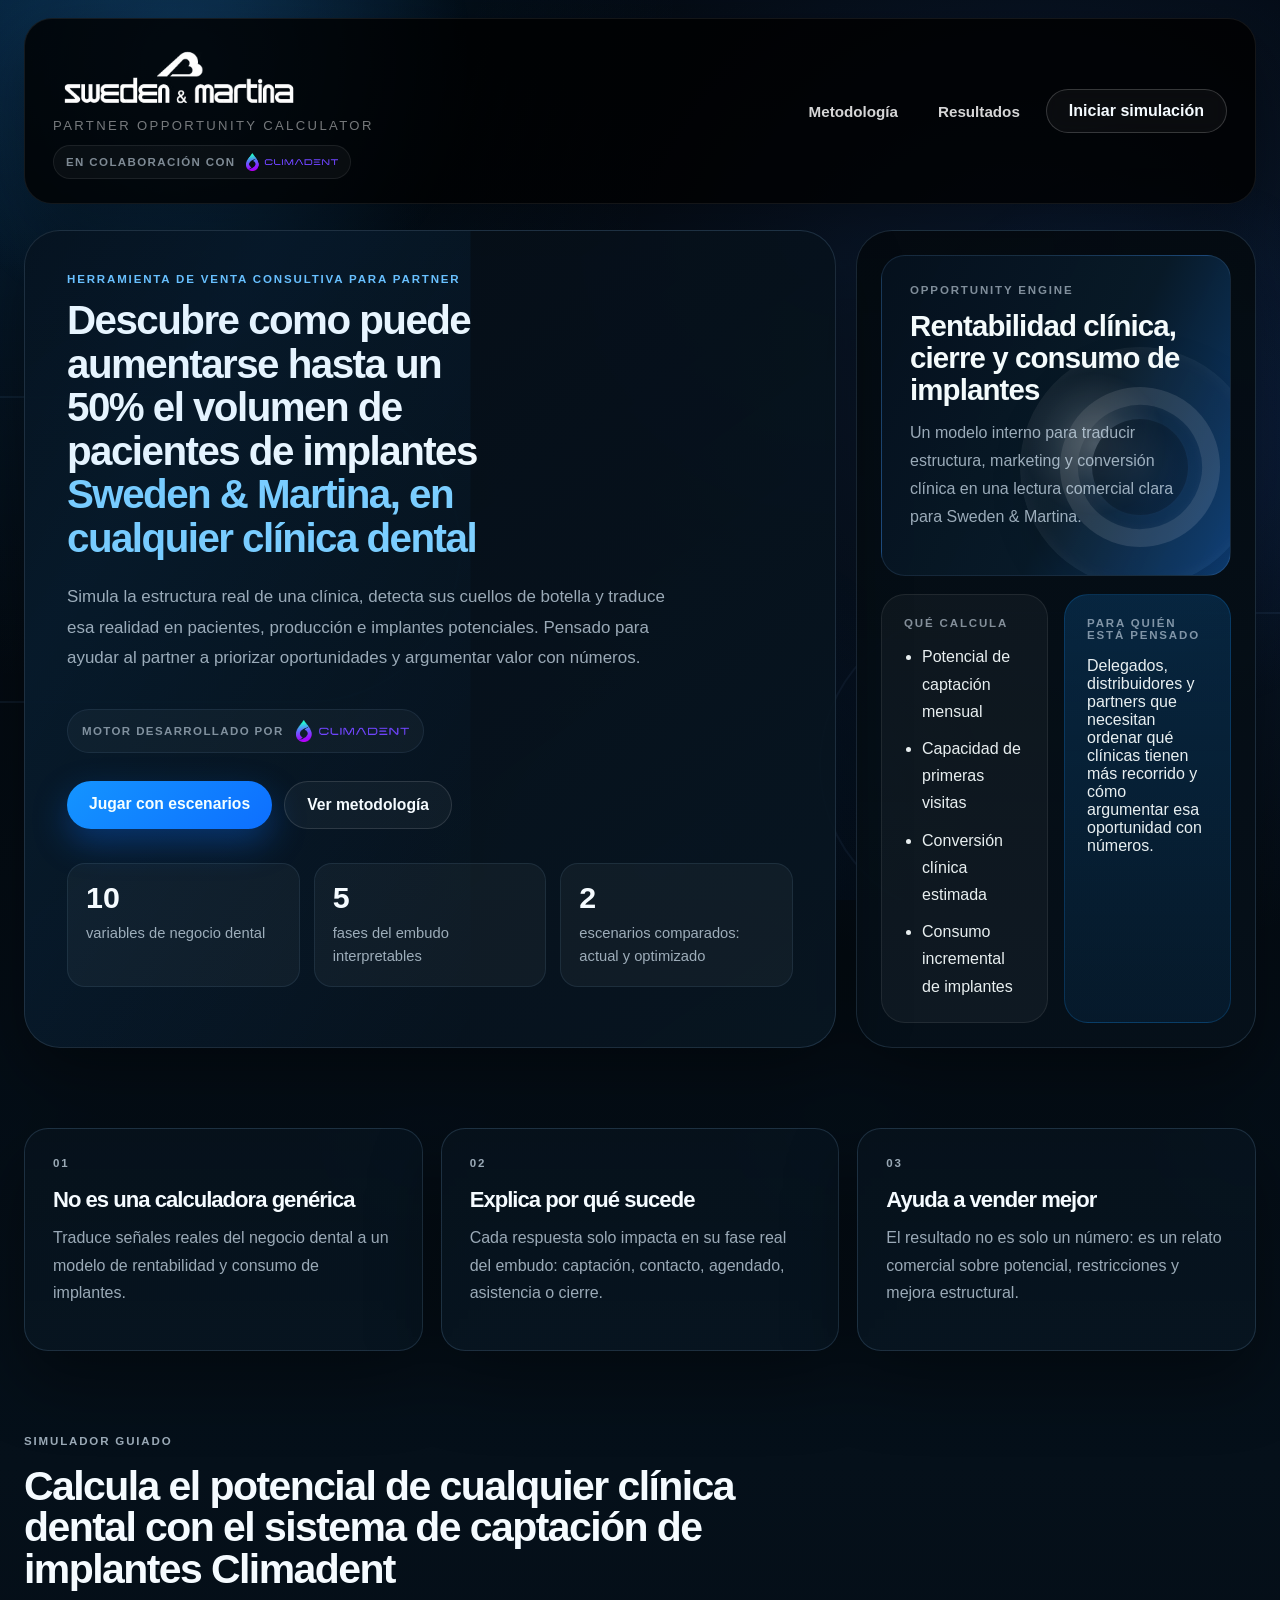
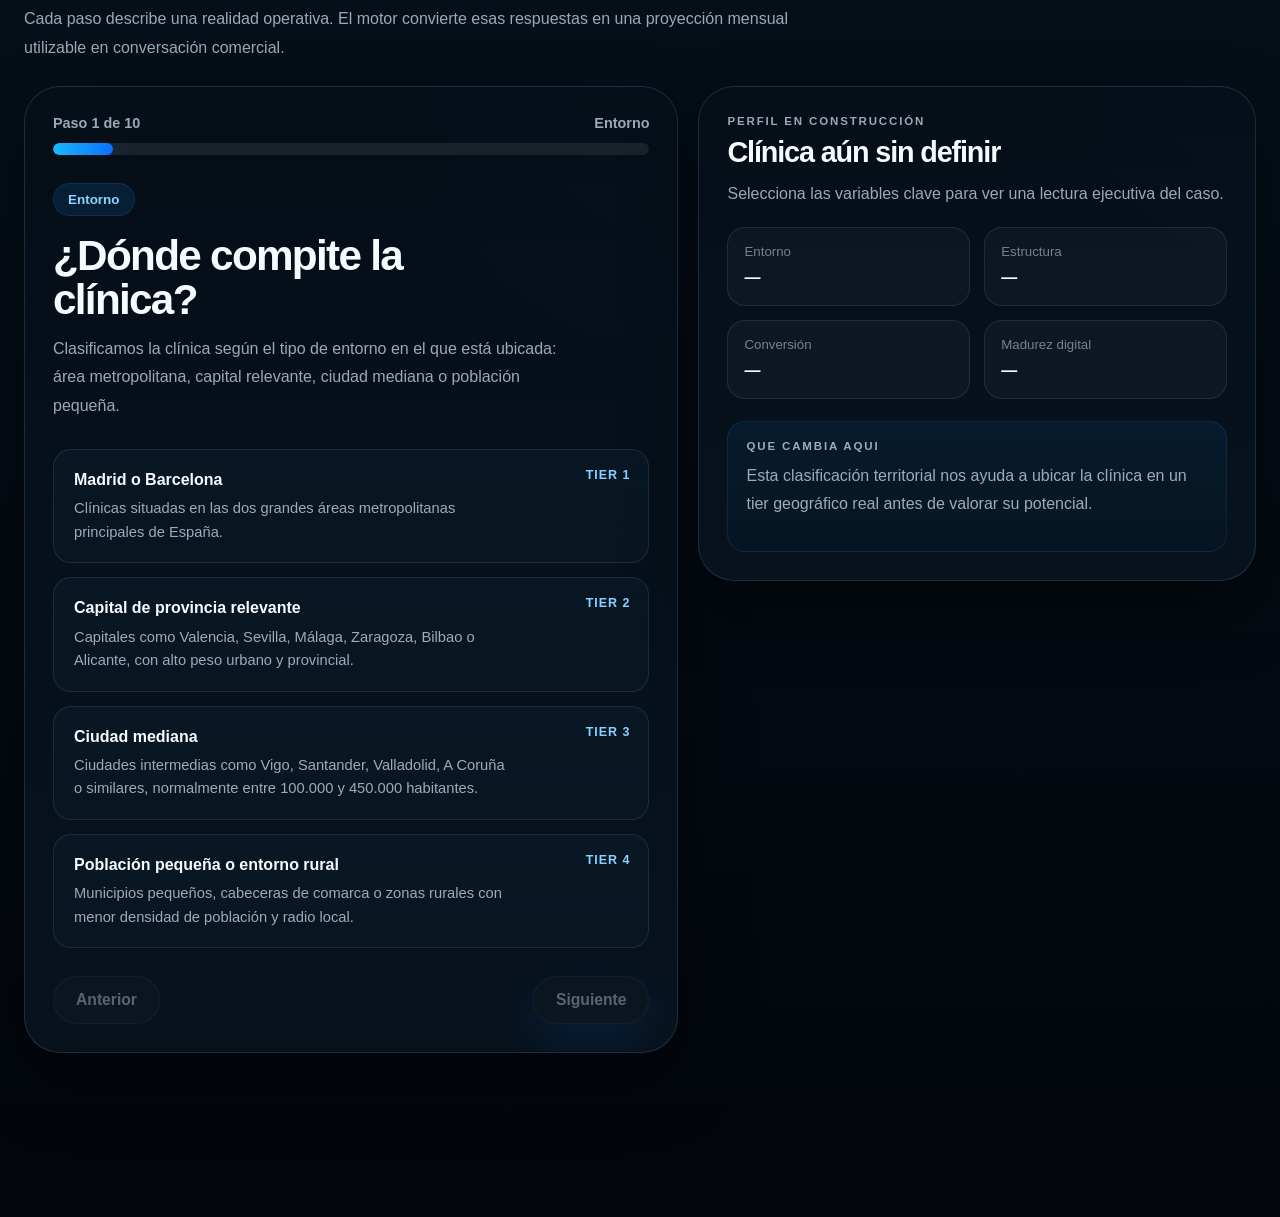
==== index.html @ 18781f9e "Initial landing calculator prototype" ====
<!DOCTYPE html>
<html lang="es">
  <head>
    <meta charset="UTF-8" />
    <meta name="viewport" content="width=device-width, initial-scale=1.0" />
    <title>Sweden & Martina | Calculadora de Potencial de Clínica</title>
    <meta
      name="description"
      content="Landing interactiva para estimar el potencial de rentabilidad, captación y consumo de implantes de clínicas dentales para partners de Sweden & Martina."
    />
    <link rel="stylesheet" href="./styles.css" />
  </head>
  <body>
    <div class="page-aura" aria-hidden="true">
      <div class="aura aura-one"></div>
      <div class="aura aura-two"></div>
      <div class="aura aura-three"></div>
      <div class="orbit orbit-left"></div>
      <div class="orbit orbit-right"></div>
    </div>
    <div class="page-shell">
      <header class="site-header">
        <div class="brand-lockup" aria-label="Sweden & Martina">
          <div>
            <img class="brand-logo" src="./Logo SyM.svg" alt="Sweden &amp; Martina" />
            <p class="brand-subtitle">Partner Opportunity Calculator</p>
            <div class="brand-collab" aria-label="Colaboración con Climadent">
              <span>En colaboración con</span>
              <img
                class="brand-collab-logo"
                src="./LOGO_color_horiz_transparent (1).png"
                alt="Climadent"
              />
            </div>
          </div>
        </div>
        <nav class="top-nav" aria-label="Principal">
          <a class="top-nav-link" href="#metodo">Metodología</a>
          <a class="top-nav-link" href="#results">Resultados</a>
          <a class="ghost-link" href="#simulador">Iniciar simulación</a>
        </nav>
      </header>

      <main>
        <section class="hero">
          <div class="hero-copy">
            <p class="eyebrow">Herramienta de venta consultiva para partner</p>
            <h1>
              Descubre como puede aumentarse hasta un 50% el volumen de pacientes de implantes
              <span>Sweden &amp; Martina, en cualquier clínica dental</span>
            </h1>
            <p class="hero-text">
              Simula la estructura real de una clínica, detecta sus cuellos de botella y traduce
              esa realidad en pacientes, producción e implantes potenciales. Pensado para ayudar al
              partner a priorizar oportunidades y argumentar valor con números.
            </p>
            <div class="hero-signature" aria-label="Motor desarrollado por Climadent">
              <span class="hero-signature-label">Motor desarrollado por</span>
              <img
                class="hero-signature-logo"
                src="./LOGO_color_horiz_transparent (1).png"
                alt="Climadent"
              />
            </div>
            <div class="hero-actions">
              <a class="primary-button" href="#simulador">Jugar con escenarios</a>
              <a class="secondary-button" href="#metodo">Ver metodología</a>
            </div>
            <div class="hero-metrics">
              <article>
                <strong>10</strong>
                <span>variables de negocio dental</span>
              </article>
              <article>
                <strong>5</strong>
                <span>fases del embudo interpretables</span>
              </article>
              <article>
                <strong>2</strong>
                <span>escenarios comparados: actual y optimizado</span>
              </article>
            </div>
          </div>

          <aside class="hero-panel">
            <div class="hero-panel-card hero-product-card">
              <div class="product-metal"></div>
              <div class="product-copy">
                <p class="mini-label">Opportunity Engine</p>
                <h2>Rentabilidad clínica, cierre y consumo de implantes</h2>
                <p>
                  Un modelo interno para traducir estructura, marketing y conversión clínica en una
                  lectura comercial clara para Sweden &amp; Martina.
                </p>
              </div>
            </div>
            <div class="hero-panel-grid">
              <div class="hero-panel-card glass-card">
                <p class="mini-label">Qué calcula</p>
                <ul class="panel-list">
                  <li>Potencial de captación mensual</li>
                  <li>Capacidad de primeras visitas</li>
                  <li>Conversión clínica estimada</li>
                  <li>Consumo incremental de implantes</li>
                </ul>
              </div>
              <div class="hero-panel-card accent-card">
                <p class="mini-label">Para quién está pensado</p>
                <p>
                  Delegados, distribuidores y partners que necesitan ordenar qué clínicas tienen
                  más recorrido y cómo argumentar esa oportunidad con números.
                </p>
              </div>
            </div>
          </aside>
        </section>

        <section class="pillars" id="metodo">
          <article class="pillar-card">
            <p class="mini-label">01</p>
            <h2>No es una calculadora genérica</h2>
            <p>
              Traduce señales reales del negocio dental a un modelo de rentabilidad y consumo de
              implantes.
            </p>
          </article>
          <article class="pillar-card">
            <p class="mini-label">02</p>
            <h2>Explica por qué sucede</h2>
            <p>
              Cada respuesta solo impacta en su fase real del embudo: captación, contacto,
              agendado, asistencia o cierre.
            </p>
          </article>
          <article class="pillar-card">
            <p class="mini-label">03</p>
            <h2>Ayuda a vender mejor</h2>
            <p>
              El resultado no es solo un número: es un relato comercial sobre potencial,
              restricciones y mejora estructural.
            </p>
          </article>
        </section>

        <section class="simulator-section" id="simulador">
          <div class="section-heading">
            <p class="eyebrow">Simulador guiado</p>
            <h2>Calcula el potencial de cualquier clínica dental con el sistema de captación de implantes Climadent</h2>
            <p>
              Cada paso describe una realidad operativa. El motor convierte esas respuestas en una
              proyección mensual utilizable en conversación comercial.
            </p>
          </div>

          <div class="simulator-layout">
            <div class="simulator-card">
              <div class="progress-shell">
                <div class="progress-copy">
                  <span id="stepLabel">Paso 1 de 10</span>
                  <span id="stepCategory">Entorno</span>
                </div>
                <div class="progress-track" aria-hidden="true">
                  <div class="progress-bar" id="progressBar"></div>
                </div>
              </div>

              <div class="question-stage">
                <div id="questionContainer"></div>
              </div>

              <div class="simulator-actions">
                <button class="nav-button" id="prevButton" type="button">Anterior</button>
                <button class="primary-button nav-button" id="nextButton" type="button">
                  Siguiente
                </button>
              </div>
            </div>

            <aside class="profile-card">
              <div class="profile-top">
                <p class="mini-label">Perfil en construcción</p>
                <h3 id="profileHeadline">Clínica aún sin definir</h3>
                <p id="profileSummary">
                  Selecciona las variables clave para ver una lectura ejecutiva del caso.
                </p>
              </div>

              <div class="summary-grid" id="currentSummary">
                <article>
                  <span>Entorno</span>
                  <strong>—</strong>
                </article>
                <article>
                  <span>Estructura</span>
                  <strong>—</strong>
                </article>
                <article>
                  <span>Conversión</span>
                  <strong>—</strong>
                </article>
                <article>
                  <span>Madurez digital</span>
                  <strong>—</strong>
                </article>
              </div>

              <div class="impact-note" id="impactNote">
                <p class="mini-label">Qué cambia aquí</p>
                <p>
                  La ubicación de la clínica condiciona el coste de captar atención y la presión
                  competitiva del mercado.
                </p>
              </div>
            </aside>
          </div>
        </section>

        <section class="results-section hidden" id="results">
          <div class="section-heading">
            <p class="eyebrow">Resultado estratégico</p>
            <h2>Lectura mensual del potencial de la clínica</h2>
            <p>
              Un escenario base estimado frente a un escenario optimizado si la clínica profesionaliza
              captación y conversión con apoyo estructurado.
            </p>
          </div>

          <div class="results-hero">
            <div class="kpi-stack" id="kpiCards"></div>
            <div class="insight-card">
              <p class="mini-label">Lectura comercial</p>
              <h3 id="primaryInsightTitle"></h3>
              <p id="primaryInsightBody"></p>
              <div class="insight-list" id="insightList"></div>
            </div>
          </div>

          <div class="results-grid">
            <article class="result-panel">
              <div class="panel-header">
                <div>
                  <p class="mini-label">Embudo estimado</p>
                  <h3>Conversión por fases</h3>
                </div>
                <span class="panel-chip">Mensual</span>
              </div>
              <div class="funnel-chart" id="funnelChart"></div>
            </article>

            <article class="result-panel">
              <div class="panel-header">
                <div>
                  <p class="mini-label">Comparativa</p>
                  <h3>Actual vs optimizado</h3>
                </div>
                <span class="panel-chip">Potencial incremental</span>
              </div>
              <div class="comparison-chart" id="comparisonChart"></div>
            </article>
          </div>

          <article class="result-panel impact-panel">
            <div class="panel-header">
              <div>
                <p class="mini-label">Mapa de impacto</p>
                <h3>Qué está moviendo este resultado</h3>
              </div>
              <span class="panel-chip">Por fases</span>
            </div>
            <div class="impact-matrix" id="impactMatrix"></div>
          </article>

          <article class="result-panel table-panel">
            <div class="panel-header">
              <div>
                <p class="mini-label">Detalle de KPIs</p>
                <h3>Tabla ejecutiva</h3>
              </div>
              <button class="ghost-button" id="resetButton" type="button">Reiniciar simulación</button>
            </div>
            <div class="table-wrap">
              <table>
                <thead>
                  <tr>
                    <th>KPI</th>
                    <th>Escenario actual</th>
                    <th>Escenario optimizado</th>
                    <th>Lectura</th>
                  </tr>
                </thead>
                <tbody id="resultsTable"></tbody>
              </table>
            </div>
          </article>

          <article class="result-panel closing-panel">
            <div class="closing-copy">
              <p class="mini-label">Próximo paso</p>
              <h3>Usa este escenario como argumento de conversación, no como dato aislado</h3>
              <p>
                El valor de la herramienta está en detectar qué clínicas tienen más recorrido y qué
                palancas justifican una intervención estructurada para hacer crecer su consumo de
                implantes.
              </p>
            </div>
            <div class="closing-actions">
              <a class="primary-button" href="#simulador">Explorar otro escenario</a>
              <a class="secondary-button" href="#metodo">Revisar metodología</a>
            </div>
          </article>
        </section>
      </main>
    </div>

    <script src="./app.js"></script>
  </body>
</html>
---- styles.css ----
:root {
  --bg: #02060b;
  --bg-soft: #07111a;
  --bg-panel: rgba(7, 17, 26, 0.88);
  --bg-panel-strong: rgba(10, 24, 38, 0.96);
  --bg-card: rgba(9, 22, 34, 0.82);
  --surface: rgba(12, 27, 42, 0.84);
  --surface-soft: rgba(16, 36, 56, 0.8);
  --surface-bright: rgba(255, 255, 255, 0.06);
  --text: #f5fbff;
  --muted: rgba(212, 228, 242, 0.72);
  --muted-soft: rgba(212, 228, 242, 0.52);
  --line: rgba(120, 167, 205, 0.2);
  --line-strong: rgba(39, 154, 255, 0.42);
  --blue: #1494ff;
  --blue-strong: #0d6fff;
  --blue-soft: rgba(20, 148, 255, 0.14);
  --cyan: #18b9ff;
  --gold: #d7c16a;
  --shadow: 0 28px 70px rgba(0, 0, 0, 0.42);
  --radius-xl: 36px;
  --radius-lg: 24px;
  --radius-md: 18px;
  --radius-sm: 14px;
}

* {
  box-sizing: border-box;
}

html {
  scroll-behavior: smooth;
}

body {
  margin: 0;
  font-family: "Segoe UI Variable Text", "Segoe UI", "Aptos", sans-serif;
  color: var(--text);
  background:
    radial-gradient(circle at top left, rgba(26, 150, 255, 0.18), transparent 22%),
    radial-gradient(circle at 80% 12%, rgba(53, 119, 221, 0.2), transparent 24%),
    linear-gradient(180deg, #02060b 0%, #05101a 52%, #02060b 100%);
}

body::before {
  content: "";
  position: fixed;
  inset: 0;
  pointer-events: none;
  background:
    linear-gradient(rgba(255, 255, 255, 0.03) 1px, transparent 1px),
    linear-gradient(90deg, rgba(255, 255, 255, 0.03) 1px, transparent 1px);
  background-size: 60px 60px;
  opacity: 0.18;
  mask-image: linear-gradient(180deg, rgba(0, 0, 0, 0.55), transparent 85%);
}

.page-aura {
  position: fixed;
  inset: 0;
  pointer-events: none;
  overflow: hidden;
}

.aura,
.orbit {
  position: absolute;
  border-radius: 999px;
}

.aura-one {
  width: 46vw;
  height: 46vw;
  top: -18vw;
  left: -8vw;
  background: radial-gradient(circle, rgba(43, 160, 255, 0.22), transparent 68%);
}

.aura-two {
  width: 44vw;
  height: 44vw;
  top: 18vh;
  right: -12vw;
  background: radial-gradient(circle, rgba(29, 80, 181, 0.18), transparent 70%);
}

.aura-three {
  width: 54vw;
  height: 54vw;
  bottom: -24vw;
  left: 24vw;
  background: radial-gradient(circle, rgba(19, 111, 255, 0.1), transparent 72%);
}

.orbit {
  width: 54vw;
  height: 24vw;
  border: 2px solid rgba(111, 163, 220, 0.18);
  filter: blur(0.2px);
  opacity: 0.54;
}

.orbit-left {
  top: 44vh;
  left: -18vw;
}

.orbit-right {
  top: 68vh;
  right: -18vw;
}

.page-shell {
  width: min(1280px, calc(100% - 48px));
  margin: 0 auto;
  padding: 18px 0 84px;
  position: relative;
  z-index: 1;
}

.site-header,
.hero,
.pillars,
.simulator-section,
.results-section {
  position: relative;
  z-index: 1;
}

.site-header {
  display: flex;
  align-items: center;
  justify-content: space-between;
  gap: 20px;
  padding: 24px 28px;
  margin-bottom: 26px;
  border-radius: 28px;
  background: rgba(0, 0, 0, 0.82);
  border: 1px solid rgba(255, 255, 255, 0.08);
  box-shadow: var(--shadow);
}

.brand-lockup {
  display: flex;
  align-items: center;
  gap: 16px;
}

.brand-logo {
  width: clamp(180px, 20vw, 300px);
  height: auto;
  display: block;
}

.brand-subtitle,
.ghost-link,
.hero-text,
.section-heading p,
.pillar-card p,
.mini-label,
.impact-note p,
.insight-card p,
.question-helper,
.option-description,
.table-wrap,
th,
td,
.profile-top p:last-child,
.panel-list,
.chart-labels span,
.kpi-card span,
.product-copy p:last-child {
  color: var(--muted);
}

.brand-subtitle {
  margin: 6px 0 0;
  font-size: 0.82rem;
  letter-spacing: 0.18em;
  text-transform: uppercase;
  color: rgba(255, 255, 255, 0.46);
}

.brand-collab {
  margin-top: 12px;
  display: inline-flex;
  align-items: center;
  gap: 10px;
  padding: 7px 12px;
  border-radius: 999px;
  background: rgba(255, 255, 255, 0.03);
  border: 1px solid rgba(255, 255, 255, 0.08);
}

.brand-collab span,
.hero-signature-label {
  font-size: 0.72rem;
  letter-spacing: 0.12em;
  text-transform: uppercase;
  color: rgba(212, 228, 242, 0.58);
  font-weight: 700;
}

.brand-collab-logo {
  height: 18px;
  width: auto;
  display: block;
}

.top-nav {
  display: flex;
  align-items: center;
  gap: 12px;
}

.top-nav-link {
  color: rgba(255, 255, 255, 0.84);
  text-decoration: none;
  font-weight: 600;
  font-size: 0.95rem;
  padding: 10px 14px;
  border-radius: 999px;
  transition: color 180ms ease, background 180ms ease;
}

.top-nav-link:hover {
  color: #ffffff;
  background: rgba(255, 255, 255, 0.06);
}

.ghost-link,
.ghost-button {
  border: 1px solid rgba(255, 255, 255, 0.18);
  color: var(--text);
  background: rgba(255, 255, 255, 0.04);
  text-decoration: none;
  border-radius: 999px;
  padding: 12px 22px;
  font-weight: 700;
  backdrop-filter: blur(10px);
  transition: transform 180ms ease, border-color 180ms ease, background 180ms ease, box-shadow 180ms ease;
}

.ghost-link:hover,
.ghost-button:hover,
.nav-button:hover,
.option-card:hover {
  transform: translateY(-1px);
  border-color: rgba(255, 255, 255, 0.28);
}

.hero {
  display: grid;
  grid-template-columns: minmax(0, 1.34fr) minmax(280px, 0.66fr);
  gap: 20px;
  align-items: stretch;
  margin-bottom: 80px;
}

.hero-copy,
.hero-panel,
.pillar-card,
.simulator-card,
.profile-card,
.result-panel,
.insight-card,
.kpi-card {
  border: 1px solid var(--line);
  box-shadow: var(--shadow);
}

.hero-copy {
  padding: 42px;
  border-radius: var(--radius-xl);
  background:
    linear-gradient(145deg, rgba(5, 13, 21, 0.98), rgba(8, 22, 34, 0.92)),
    radial-gradient(circle at top right, rgba(32, 142, 255, 0.16), transparent 32%);
  position: relative;
  overflow: hidden;
}

.hero-copy::after {
  content: "";
  position: absolute;
  inset: 0;
  background:
    linear-gradient(120deg, transparent 0%, rgba(19, 148, 255, 0.08) 48%, transparent 100%);
  transform: translateX(-45%);
}

.hero-panel {
  border-radius: var(--radius-xl);
  background:
    linear-gradient(180deg, rgba(4, 10, 16, 0.96), rgba(6, 17, 26, 0.94)),
    radial-gradient(circle at top right, rgba(18, 149, 255, 0.16), transparent 32%);
  color: #f4fbfc;
  padding: 24px;
  display: grid;
  gap: 18px;
}

.hero-panel-card {
  border-radius: var(--radius-lg);
  position: relative;
}

.hero-product-card {
  min-height: 290px;
  padding: 28px;
  overflow: hidden;
  border: 1px solid rgba(93, 141, 184, 0.18);
  background:
    linear-gradient(115deg, rgba(5, 17, 30, 0.96), rgba(9, 28, 43, 0.88) 58%, rgba(20, 89, 168, 0.66) 100%);
}

.hero-panel-grid {
  display: grid;
  grid-template-columns: repeat(2, minmax(0, 1fr));
  gap: 16px;
}

.product-metal {
  position: absolute;
  right: -30px;
  bottom: -12px;
  width: 240px;
  height: 240px;
  border-radius: 999px;
  opacity: 0.44;
  background:
    radial-gradient(circle at 35% 35%, rgba(255, 255, 255, 0.58), rgba(180, 191, 203, 0.28) 18%, rgba(17, 25, 35, 0.08) 32%, rgba(1, 6, 12, 0) 33%),
    radial-gradient(circle at 50% 50%, rgba(240, 245, 249, 0.2), rgba(120, 136, 149, 0.04) 28%, rgba(0, 0, 0, 0) 30%),
    linear-gradient(135deg, rgba(255, 255, 255, 0.1), rgba(100, 118, 137, 0.02));
  box-shadow:
    inset 0 0 18px rgba(255, 255, 255, 0.1),
    0 20px 42px rgba(0, 0, 0, 0.28);
  transform: rotate(-18deg);
}

.product-metal::before,
.product-metal::after {
  content: "";
  position: absolute;
  border-radius: 999px;
}

.product-metal::before {
  inset: 40px;
  border: 18px solid rgba(255, 255, 255, 0.26);
  box-shadow: inset 0 0 10px rgba(255, 255, 255, 0.08);
}

.product-metal::after {
  inset: 72px;
  background: radial-gradient(circle, rgba(4, 10, 16, 0.58), rgba(6, 16, 26, 0.72));
  box-shadow: inset 0 0 10px rgba(255, 255, 255, 0.04);
}

.product-copy {
  position: relative;
  z-index: 1;
  max-width: 310px;
}

.product-copy h2 {
  margin: 14px 0 0;
  font-size: clamp(1.55rem, 2.3vw, 2.2rem);
  line-height: 1.08;
  letter-spacing: -0.03em;
  font-family: "Segoe UI Variable Display", "Segoe UI Variable Text", "Segoe UI", "Aptos", sans-serif;
  font-weight: 680;
}

.product-copy p:last-child {
  margin-top: 14px;
  line-height: 1.75;
}

.glass-card,
.accent-card {
  padding: 22px;
}

.glass-card {
  background: rgba(255, 255, 255, 0.04);
  border: 1px solid rgba(255, 255, 255, 0.08);
}

.accent-card {
  background: linear-gradient(180deg, rgba(18, 149, 255, 0.18), rgba(18, 149, 255, 0.08));
  border: 1px solid rgba(20, 148, 255, 0.2);
}

.hero-panel .mini-label,
.insight-card .mini-label,
.closing-panel .mini-label,
.ghost-button,
th {
  color: rgba(224, 239, 251, 0.56);
}

.hero-panel p,
.hero-panel li,
.insight-card p,
.closing-panel p,
.closing-panel h3 {
  color: rgba(244, 251, 252, 0.95);
}

.eyebrow,
.mini-label {
  margin: 0;
  text-transform: uppercase;
  letter-spacing: 0.16em;
  font-size: 0.72rem;
  font-weight: 800;
}

.eyebrow {
  color: #6ec3ff;
  margin-bottom: 14px;
}

.hero h1,
.section-heading h2,
.pillar-card h2,
.result-panel h3,
.insight-card h3,
.question-title,
.closing-copy h3 {
  margin: 0;
  line-height: 1.02;
  font-family: "Segoe UI Variable Display", "Segoe UI Variable Text", "Segoe UI", "Aptos", sans-serif;
  font-weight: 700;
  letter-spacing: -0.045em;
}

.hero h1 {
  max-width: 18.5ch;
  font-size: clamp(1.72rem, 3.15vw, 3rem);
  letter-spacing: -0.038em;
  font-weight: 620;
  line-height: 1.08;
}

.hero h1 span,
.section-heading h2 span {
  display: inline;
  color: #7fd0ff;
}

.hero-text {
  max-width: 66ch;
  font-size: 1.06rem;
  line-height: 1.8;
  margin-top: 22px;
  position: relative;
  z-index: 1;
}

.hero-signature {
  margin-top: 18px;
  display: inline-flex;
  align-items: center;
  gap: 12px;
  padding: 10px 14px;
  border-radius: 999px;
  background: rgba(255, 255, 255, 0.035);
  border: 1px solid rgba(118, 158, 194, 0.12);
  position: relative;
  z-index: 1;
}

.hero-signature-logo {
  height: 22px;
  width: auto;
  display: block;
  filter: saturate(1.03) brightness(1.03);
}

.hero-actions {
  display: flex;
  flex-wrap: wrap;
  gap: 12px;
  margin-top: 28px;
  position: relative;
  z-index: 1;
}

.primary-button,
.secondary-button,
.nav-button {
  appearance: none;
  border: none;
  cursor: pointer;
  text-decoration: none;
  border-radius: 999px;
  padding: 14px 22px;
  font-weight: 800;
  font-size: 0.98rem;
  transition: transform 180ms ease, box-shadow 180ms ease, opacity 180ms ease, border-color 180ms ease;
}

.primary-button {
  background: linear-gradient(135deg, var(--blue), var(--blue-strong));
  color: #f5ffff;
  box-shadow: 0 14px 34px rgba(13, 111, 255, 0.34);
}

.secondary-button,
.nav-button {
  background: rgba(255, 255, 255, 0.04);
  color: var(--text);
  border: 1px solid rgba(255, 255, 255, 0.12);
}

.hero-metrics {
  margin-top: 34px;
  display: grid;
  grid-template-columns: repeat(3, minmax(0, 1fr));
  gap: 14px;
  position: relative;
  z-index: 1;
}

.hero-metrics article {
  padding: 18px;
  border-radius: var(--radius-md);
  background: rgba(255, 255, 255, 0.04);
  border: 1px solid rgba(123, 168, 205, 0.12);
}

.hero-metrics strong {
  display: block;
  font-size: 1.9rem;
  line-height: 1;
}

.hero-metrics span {
  display: block;
  font-size: 0.92rem;
  margin-top: 10px;
  color: var(--muted);
  line-height: 1.55;
}

.panel-list {
  margin: 14px 0 0;
  padding-left: 18px;
  display: grid;
  gap: 10px;
  line-height: 1.7;
}

.pillars {
  display: grid;
  grid-template-columns: repeat(3, minmax(0, 1fr));
  gap: 18px;
  margin-bottom: 80px;
}

.pillar-card {
  padding: 28px;
  border-radius: var(--radius-lg);
  background:
    linear-gradient(180deg, rgba(7, 18, 28, 0.88), rgba(8, 22, 34, 0.78)),
    radial-gradient(circle at top right, rgba(18, 149, 255, 0.08), transparent 28%);
}

.pillar-card h2 {
  margin-top: 18px;
  font-size: 1.38rem;
  line-height: 1.16;
}

.pillar-card p:last-child {
  margin-top: 12px;
  line-height: 1.7;
}

.section-heading {
  max-width: 820px;
  margin-bottom: 24px;
}

.section-heading h2 {
  font-size: clamp(1.95rem, 3.2vw, 3.2rem);
  letter-spacing: -0.038em;
}

.section-heading p {
  margin-top: 14px;
  line-height: 1.8;
}

.simulator-section {
  margin-bottom: 80px;
}

.simulator-layout {
  display: grid;
  grid-template-columns: minmax(0, 1.08fr) minmax(320px, 0.92fr);
  gap: 20px;
  align-items: start;
}

.simulator-card,
.profile-card,
.result-panel,
.insight-card,
.kpi-card {
  border-radius: var(--radius-xl);
  background:
    linear-gradient(180deg, rgba(6, 15, 24, 0.94), rgba(8, 20, 31, 0.92)),
    radial-gradient(circle at top right, rgba(18, 149, 255, 0.08), transparent 36%);
  backdrop-filter: blur(14px);
}

.simulator-card {
  padding: 28px;
}

.progress-shell {
  display: grid;
  gap: 12px;
}

.progress-copy {
  display: flex;
  justify-content: space-between;
  gap: 16px;
  font-size: 0.9rem;
  font-weight: 700;
  color: var(--muted);
}

.progress-track {
  height: 12px;
  width: 100%;
  background: rgba(255, 255, 255, 0.08);
  border-radius: 999px;
  overflow: hidden;
}

.progress-bar {
  height: 100%;
  width: 10%;
  border-radius: inherit;
  background: linear-gradient(90deg, var(--cyan), var(--blue-strong));
  box-shadow: 0 0 26px rgba(20, 148, 255, 0.36);
  transition: width 260ms ease;
}

.question-stage {
  min-height: 430px;
  padding: 28px 0 10px;
}

.loading-state {
  min-height: 392px;
  display: grid;
  align-content: center;
  justify-items: center;
  text-align: center;
  padding: 12px 18px 8px;
}

.loading-core {
  position: relative;
  width: 156px;
  height: 156px;
  margin-bottom: 22px;
  display: grid;
  place-items: center;
}

.loading-core::before,
.loading-core::after {
  content: "";
  position: absolute;
  border-radius: 999px;
}

.loading-core::before {
  inset: 24px;
  background:
    radial-gradient(circle, rgba(127, 208, 255, 0.24), rgba(20, 148, 255, 0.08) 48%, rgba(20, 148, 255, 0) 74%);
  filter: blur(3px);
}

.loading-core::after {
  inset: 52px;
  background: radial-gradient(circle, rgba(245, 251, 255, 0.92), rgba(127, 208, 255, 0.55) 42%, rgba(20, 148, 255, 0.08) 72%, rgba(20, 148, 255, 0) 100%);
  box-shadow: 0 0 38px rgba(20, 148, 255, 0.24);
}

.loading-ring {
  position: absolute;
  inset: 0;
  border-radius: 999px;
  border: 1px solid rgba(117, 202, 255, 0.2);
}

.loading-ring-one {
  animation: loadingPulse 2.1s ease-out infinite;
}

.loading-ring-two {
  inset: 20px;
  border-color: rgba(117, 202, 255, 0.28);
  animation: loadingPulse 2.1s ease-out infinite 0.35s;
}

.loading-ring-three {
  inset: 40px;
  border-color: rgba(117, 202, 255, 0.36);
  animation: loadingPulse 2.1s ease-out infinite 0.7s;
}

.loading-title {
  margin: 0;
  max-width: 16ch;
  font-size: clamp(1.65rem, 2.6vw, 2.15rem);
  line-height: 1.06;
  letter-spacing: -0.04em;
  font-family: "Segoe UI Variable Display", "Segoe UI Variable Text", "Segoe UI", "Aptos", sans-serif;
  font-weight: 650;
}

.loading-helper {
  max-width: 48ch;
  margin: 14px 0 0;
  color: var(--muted);
  line-height: 1.75;
}

@keyframes loadingPulse {
  0% {
    opacity: 0.18;
    transform: scale(0.86);
  }

  45% {
    opacity: 0.7;
  }

  100% {
    opacity: 0;
    transform: scale(1.18);
  }
}

.question-category {
  display: inline-flex;
  align-items: center;
  gap: 10px;
  padding: 8px 14px;
  border-radius: 999px;
  background: rgba(18, 149, 255, 0.12);
  color: #8fd4ff;
  font-size: 0.84rem;
  font-weight: 800;
  border: 1px solid rgba(18, 149, 255, 0.16);
}

.question-title {
  font-size: clamp(1.85rem, 3.3vw, 2.75rem);
  letter-spacing: -0.04em;
  margin-top: 18px;
  max-width: 16ch;
}

.question-helper {
  margin-top: 14px;
  font-size: 1rem;
  line-height: 1.8;
  max-width: 60ch;
}

.options-grid {
  display: grid;
  gap: 14px;
  margin-top: 28px;
}

.option-card {
  width: 100%;
  padding: 18px 18px 18px 20px;
  border-radius: var(--radius-md);
  border: 1px solid rgba(117, 159, 194, 0.16);
  background: linear-gradient(180deg, rgba(10, 24, 37, 0.9), rgba(10, 23, 35, 0.82));
  text-align: left;
  cursor: pointer;
  display: flex;
  align-items: flex-start;
  justify-content: space-between;
  gap: 16px;
  transition:
    transform 180ms ease,
    border-color 180ms ease,
    background 180ms ease,
    box-shadow 180ms ease;
}

.option-card.selected {
  border-color: rgba(18, 149, 255, 0.52);
  background:
    linear-gradient(135deg, rgba(18, 149, 255, 0.2), rgba(8, 22, 34, 0.92) 58%),
    linear-gradient(180deg, rgba(10, 24, 37, 0.94), rgba(10, 23, 35, 0.86));
  box-shadow: 0 18px 35px rgba(12, 77, 155, 0.18);
}

.option-card strong {
  display: block;
  font-size: 1rem;
  line-height: 1.45;
  color: var(--text);
}

.option-description {
  display: block;
  font-size: 0.92rem;
  line-height: 1.6;
  margin-top: 6px;
  max-width: 54ch;
}

.option-score {
  flex: 0 0 auto;
  min-width: 82px;
  text-align: right;
  font-weight: 800;
  font-size: 0.78rem;
  letter-spacing: 0.08em;
  text-transform: uppercase;
  color: #89d1ff;
}

.simulator-actions {
  display: flex;
  justify-content: space-between;
  gap: 12px;
  margin-top: 18px;
}

.nav-button[disabled] {
  opacity: 0.35;
  cursor: not-allowed;
  transform: none;
}

.profile-card {
  padding: 28px;
  position: sticky;
  top: 20px;
}

.profile-top h3 {
  margin: 10px 0 0;
  font-size: 1.8rem;
  line-height: 1.08;
  letter-spacing: -0.04em;
}

.summary-grid {
  display: grid;
  grid-template-columns: repeat(2, minmax(0, 1fr));
  gap: 14px;
  margin-top: 24px;
}

.summary-grid article {
  padding: 16px;
  border-radius: var(--radius-md);
  border: 1px solid rgba(118, 158, 194, 0.16);
  background: rgba(255, 255, 255, 0.03);
}

.summary-grid span {
  display: block;
  font-size: 0.83rem;
  color: var(--muted-soft);
}

.summary-grid strong {
  display: block;
  margin-top: 8px;
  font-size: 1rem;
  line-height: 1.4;
  color: var(--text);
}

.impact-note {
  margin-top: 22px;
  padding: 18px;
  border-radius: var(--radius-md);
  background: linear-gradient(180deg, rgba(18, 149, 255, 0.08), rgba(18, 149, 255, 0.02));
  border: 1px solid rgba(18, 149, 255, 0.14);
}

.impact-note p:last-child {
  margin-top: 10px;
  line-height: 1.7;
}

.location-visual {
  margin-top: 18px;
}

.location-map-card {
  border-radius: var(--radius-md);
  padding: 18px;
  border: 1px solid rgba(18, 149, 255, 0.14);
  background:
    linear-gradient(180deg, rgba(8, 18, 29, 0.94), rgba(9, 23, 36, 0.88)),
    radial-gradient(circle at top right, rgba(18, 149, 255, 0.12), transparent 38%);
}

.location-map-copy strong {
  display: block;
  margin-top: 8px;
  font-size: 1.02rem;
  color: var(--text);
}

.location-map-copy span {
  display: block;
  margin-top: 8px;
  color: var(--muted);
  font-size: 0.9rem;
  line-height: 1.55;
}

.spain-map {
  width: 100%;
  height: auto;
  display: block;
  margin-top: 16px;
}

.spain-map-shape,
.spain-map-island {
  fill: rgba(255, 255, 255, 0.04);
  stroke: rgba(121, 177, 230, 0.36);
  stroke-width: 2;
}

.spain-map-fill {
  fill: rgba(255, 255, 255, 0.025);
}

.map-zone-glow {
  fill: rgba(20, 148, 255, 0.16);
  filter: blur(14px);
  animation: mapGlow 2.2s ease-in-out infinite;
  animation-delay: var(--delay);
}

.map-zone-core {
  fill: rgba(118, 214, 255, 0.34);
  filter: blur(3px);
  animation: mapCorePulse 2.2s ease-in-out infinite;
  animation-delay: var(--delay);
}

.map-zone-ring {
  fill: none;
  stroke: rgba(131, 221, 255, 0.8);
  stroke-width: 2.4;
  opacity: 0;
  animation: mapPulse 2s cubic-bezier(0.14, 0.72, 0.26, 1) infinite;
  animation-delay: var(--delay);
}

@keyframes mapPulse {
  0% {
    opacity: 0.95;
    transform-origin: center;
    transform: scale(1);
  }

  45% {
    opacity: 0.45;
  }

  100% {
    opacity: 0;
    transform-origin: center;
    transform: scale(5.1);
  }
}

@keyframes mapGlow {
  0%,
  100% {
    opacity: 0.22;
    transform: scale(1);
  }

  50% {
    opacity: 0.5;
    transform: scale(1.22);
  }
}

@keyframes mapCorePulse {
  0%,
  100% {
    opacity: 0.35;
    transform: scale(1);
    transform-origin: center;
  }

  50% {
    opacity: 0.8;
    transform: scale(1.12);
    transform-origin: center;
  }
}

@keyframes mapAreaPulse {
  0%,
  100% {
    opacity: 0.28;
  }

  50% {
    opacity: 0.72;
  }
}

@keyframes mapSweep {
  0% {
    transform: translateX(0);
    opacity: 0;
  }

  16% {
    opacity: 0.3;
  }

  50% {
    transform: translateX(250px);
    opacity: 0.7;
  }

  100% {
    transform: translateX(470px);
    opacity: 0;
  }
}

.location-map-card {
  overflow: hidden;
}

.spain-map {
  margin-top: 18px;
}

.spain-map-shape,
.spain-map-island {
  fill: rgba(255, 255, 255, 0.035);
  stroke: rgba(132, 184, 233, 0.44);
  stroke-width: 2.1;
}

.spain-map-fill {
  fill: rgba(255, 255, 255, 0.02);
}

.spain-map-grid {
  fill: none;
  stroke: rgba(133, 195, 248, 0.16);
  stroke-width: 1.15;
  stroke-linecap: round;
}

.spain-map-scan {
  fill: rgba(123, 212, 255, 0.12);
  filter: blur(12px);
  mix-blend-mode: screen;
  animation: mapSweep 4.6s ease-in-out infinite;
}

.map-zone-area {
  fill: rgba(20, 150, 255, 0.16);
  stroke: rgba(134, 224, 255, 0.3);
  stroke-width: 1;
  animation: mapAreaPulse 2.4s ease-in-out infinite;
  animation-delay: var(--delay);
}

.hidden {
  display: none;
}

.results-hero {
  display: grid;
  grid-template-columns: minmax(0, 1.05fr) minmax(340px, 0.95fr);
  gap: 20px;
}

.kpi-stack {
  display: grid;
  grid-template-columns: repeat(2, minmax(0, 1fr));
  gap: 18px;
}

.kpi-card {
  padding: 22px;
}

.kpi-card strong {
  display: block;
  font-size: 2rem;
  letter-spacing: -0.05em;
  margin-top: 12px;
}

.kpi-card span {
  display: block;
  margin-top: 8px;
  line-height: 1.7;
}

.results-grid {
  display: grid;
  grid-template-columns: repeat(2, minmax(0, 1fr));
  gap: 20px;
  margin-top: 20px;
}

.result-panel,
.insight-card {
  padding: 26px;
}

.panel-header {
  display: flex;
  align-items: center;
  justify-content: space-between;
  gap: 16px;
  margin-bottom: 22px;
}

.panel-header h3 {
  font-size: 1.56rem;
}

.panel-chip {
  flex: 0 0 auto;
  border-radius: 999px;
  background: rgba(18, 149, 255, 0.14);
  color: #92d6ff;
  padding: 10px 14px;
  font-size: 0.82rem;
  font-weight: 800;
}

.funnel-chart,
.comparison-chart {
  display: grid;
  gap: 14px;
}

.funnel-row,
.comparison-row {
  display: grid;
  gap: 8px;
}

.chart-labels {
  display: flex;
  justify-content: space-between;
  gap: 10px;
  font-size: 0.92rem;
}

.chart-labels strong {
  font-size: 0.92rem;
  color: var(--text);
}

.funnel-bar-shell,
.comparison-bar-shell {
  width: 100%;
  border-radius: 999px;
  overflow: hidden;
  background: rgba(255, 255, 255, 0.08);
}

.funnel-bar,
.comparison-bar-current,
.comparison-bar-optimized {
  height: 14px;
  border-radius: inherit;
}

.funnel-bar {
  background: linear-gradient(90deg, rgba(24, 185, 255, 0.5), rgba(13, 111, 255, 0.98));
}

.comparison-shell {
  display: grid;
  gap: 8px;
}

.comparison-bar-current {
  background: rgba(212, 228, 242, 0.24);
}

.comparison-bar-optimized {
  background: linear-gradient(90deg, var(--cyan), var(--blue-strong));
}

.insight-card {
  background:
    linear-gradient(180deg, rgba(4, 10, 16, 0.98), rgba(6, 17, 26, 0.9)),
    radial-gradient(circle at top right, rgba(18, 149, 255, 0.2), transparent 34%);
}

.insight-list {
  display: grid;
  gap: 10px;
  margin-top: 20px;
}

.insight-pill {
  padding: 14px 16px;
  border-radius: 16px;
  background: rgba(255, 255, 255, 0.05);
  border: 1px solid rgba(255, 255, 255, 0.08);
  line-height: 1.6;
}

.table-panel {
  margin-top: 20px;
}

.impact-panel {
  margin-top: 20px;
}

.impact-matrix {
  display: grid;
  grid-template-columns: repeat(5, minmax(0, 1fr));
  gap: 14px;
}

.impact-column {
  border-radius: var(--radius-md);
  border: 1px solid rgba(255, 255, 255, 0.08);
  background: rgba(255, 255, 255, 0.03);
  padding: 16px;
}

.impact-column h4 {
  margin: 0;
  font-size: 1rem;
  letter-spacing: -0.02em;
}

.impact-column p {
  margin: 8px 0 0;
  color: var(--muted-soft);
  font-size: 0.88rem;
  line-height: 1.55;
}

.impact-list {
  display: grid;
  gap: 10px;
  margin-top: 16px;
}

.impact-item {
  border-radius: 14px;
  padding: 12px 12px 11px;
  background: rgba(18, 149, 255, 0.08);
  border: 1px solid rgba(18, 149, 255, 0.12);
}

.impact-item strong {
  display: block;
  color: var(--text);
  font-size: 0.92rem;
  line-height: 1.35;
}

.impact-item span {
  display: block;
  margin-top: 5px;
  color: var(--muted);
  font-size: 0.84rem;
  line-height: 1.55;
}

.table-wrap {
  overflow-x: auto;
}

table {
  width: 100%;
  border-collapse: collapse;
  min-width: 760px;
}

th,
td {
  text-align: left;
  padding: 16px 12px;
  border-bottom: 1px solid rgba(255, 255, 255, 0.08);
  font-size: 0.95rem;
}

th {
  font-size: 0.78rem;
  text-transform: uppercase;
  letter-spacing: 0.1em;
}

td strong {
  color: var(--text);
}

.value-positive {
  color: #8cd6ff;
  font-weight: 800;
}

.closing-panel {
  margin-top: 20px;
  display: flex;
  align-items: center;
  justify-content: space-between;
  gap: 20px;
  background:
    linear-gradient(120deg, rgba(4, 10, 16, 0.96), rgba(8, 22, 34, 0.9)),
    radial-gradient(circle at right center, rgba(18, 149, 255, 0.16), transparent 34%);
}

.closing-copy {
  max-width: 760px;
}

.closing-copy h3 {
  font-size: 2rem;
  letter-spacing: -0.04em;
}

.closing-copy p:last-child {
  margin-top: 12px;
  line-height: 1.75;
}

.closing-actions {
  display: flex;
  flex-wrap: wrap;
  gap: 12px;
}

@media (max-width: 1100px) {
  .hero,
  .simulator-layout,
  .results-hero,
  .results-grid,
  .pillars {
    grid-template-columns: 1fr;
  }

  .hero-panel-grid {
    grid-template-columns: 1fr;
  }

  .impact-matrix {
    grid-template-columns: 1fr 1fr;
  }

  .profile-card {
    position: static;
  }
}

@media (max-width: 720px) {
  .page-shell {
    width: min(100% - 24px, 100%);
    padding-top: 12px;
  }

  .site-header,
  .top-nav,
  .hero-actions,
  .progress-copy,
  .simulator-actions,
  .panel-header,
  .closing-panel,
  .closing-actions {
    flex-direction: column;
    align-items: flex-start;
  }

  .site-header,
  .hero-copy,
  .simulator-card,
  .profile-card,
  .result-panel,
  .insight-card,
  .hero-panel,
  .kpi-card {
    padding: 22px;
  }

  .hero-metrics,
  .kpi-stack,
  .summary-grid,
  .impact-matrix {
    grid-template-columns: 1fr;
  }

  .question-stage {
    min-height: 460px;
  }

  .option-card {
    flex-direction: column;
  }

  .option-score {
    text-align: left;
    min-width: auto;
  }

  .brand-logo {
    width: min(220px, 60vw);
  }

  .brand-collab,
  .hero-signature {
    width: 100%;
    justify-content: center;
    flex-wrap: wrap;
  }

  .top-nav,
  .ghost-button,
  .primary-button,
  .secondary-button,
  .nav-button,
  .top-nav-link {
    width: 100%;
    justify-content: center;
    text-align: center;
  }

  .hero h1 {
    max-width: 9.2ch;
  }
}
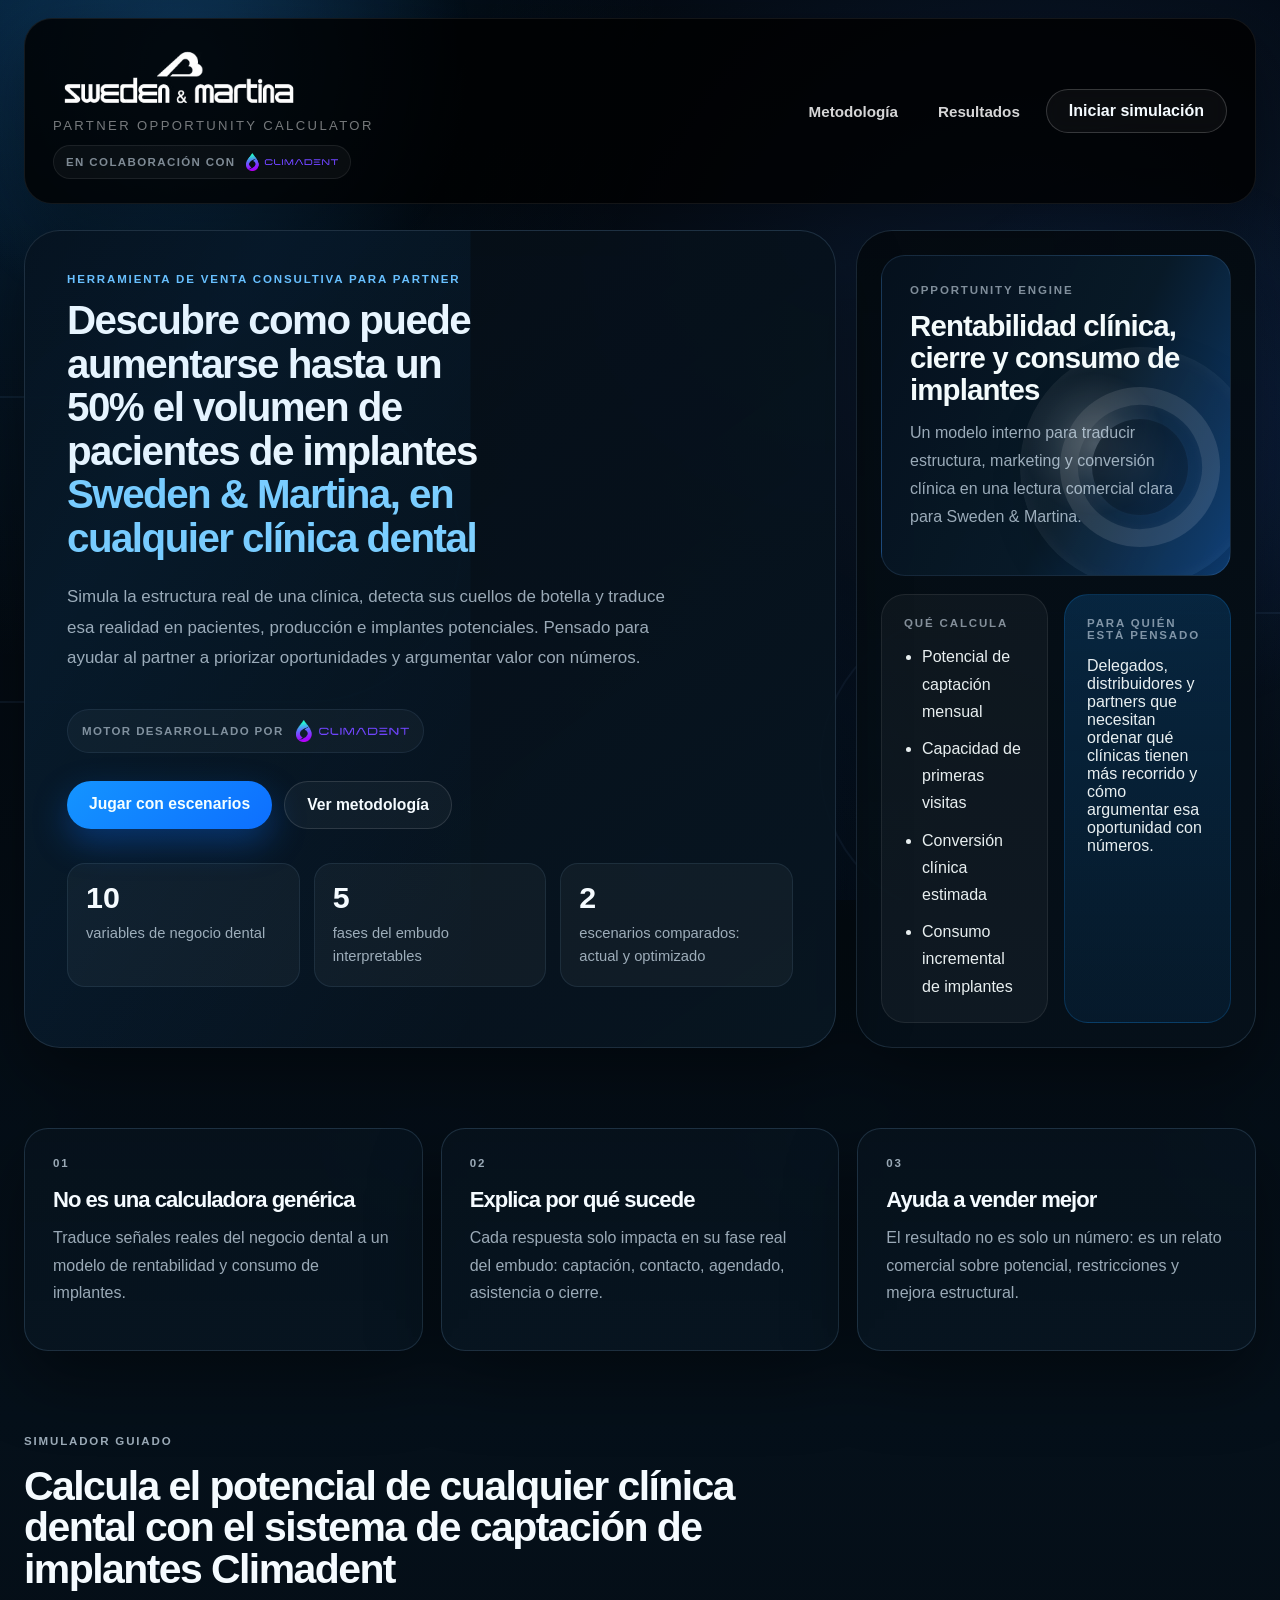
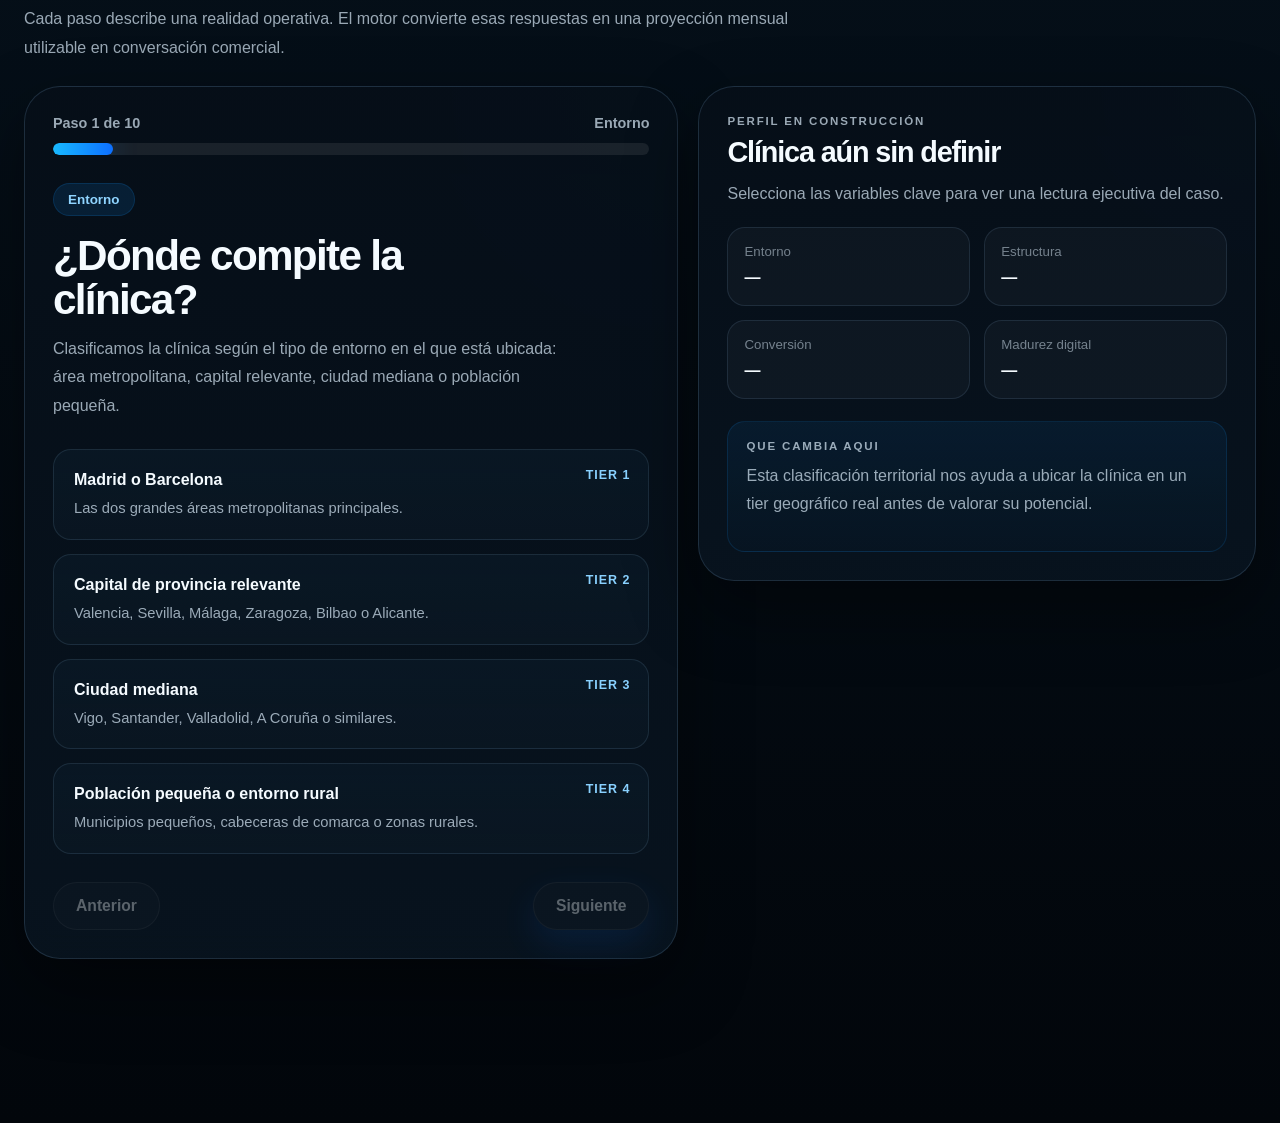
==== commit 6ab8212c: "Polish mobile simulator flow" ====
--- a/index.html
+++ b/index.html
@@ -63,7 +63,10 @@
               />
             </div>
             <div class="hero-actions">
-              <a class="primary-button" href="#simulador">Jugar con escenarios</a>
+              <a class="primary-button" href="#simulador">
+                <span class="cta-desktop">Jugar con escenarios</span>
+                <span class="cta-mobile">Calcular potencial de cualquier clínica dental con Climadent</span>
+              </a>
               <a class="secondary-button" href="#metodo">Ver metodología</a>
             </div>
             <div class="hero-metrics">
@@ -304,7 +307,7 @@
               </p>
             </div>
             <div class="closing-actions">
-              <a class="primary-button" href="#simulador">Explorar otro escenario</a>
+              <a class="primary-button" id="restartScenarioLink" href="#simulador">Explorar otro escenario</a>
               <a class="secondary-button" href="#metodo">Revisar metodología</a>
             </div>
           </article>
--- a/styles.css
+++ b/styles.css
@@ -36,6 +36,7 @@
   margin: 0;
   font-family: "Segoe UI Variable Text", "Segoe UI", "Aptos", sans-serif;
   color: var(--text);
+  overflow-x: hidden;
   background:
     radial-gradient(circle at top left, rgba(26, 150, 255, 0.18), transparent 22%),
     radial-gradient(circle at 80% 12%, rgba(53, 119, 221, 0.2), transparent 24%),
@@ -507,6 +508,10 @@
   box-shadow: 0 14px 34px rgba(13, 111, 255, 0.34);
 }
 
+.cta-mobile {
+  display: none;
+}
+
 .secondary-button,
 .nav-button {
   background: rgba(255, 255, 255, 0.04);
@@ -1380,20 +1385,30 @@
   .profile-card {
     position: static;
   }
+
+  .hero-copy,
+  .hero-panel {
+    min-height: auto;
+  }
+
+  .hero h1 {
+    max-width: 13.5ch;
+  }
+
+  .results-hero {
+    align-items: stretch;
+  }
 }
 
 @media (max-width: 720px) {
   .page-shell {
     width: min(100% - 24px, 100%);
-    padding-top: 12px;
+    padding: 10px 0 64px;
   }
 
   .site-header,
-  .top-nav,
   .hero-actions,
-  .progress-copy,
   .simulator-actions,
-  .panel-header,
   .closing-panel,
   .closing-actions {
     flex-direction: column;
@@ -1418,12 +1433,27 @@
     grid-template-columns: 1fr;
   }
 
+  .site-header {
+    gap: 18px;
+    border-radius: 24px;
+  }
+
+  .brand-lockup {
+    width: 100%;
+  }
+
+  .brand-lockup > div {
+    width: 100%;
+  }
+
   .question-stage {
-    min-height: 460px;
+    min-height: auto;
+    padding: 22px 0 4px;
   }
 
   .option-card {
     flex-direction: column;
+    gap: 10px;
   }
 
   .option-score {
@@ -1432,7 +1462,7 @@
   }
 
   .brand-logo {
-    width: min(220px, 60vw);
+    width: min(210px, 68vw);
   }
 
   .brand-collab,
@@ -1453,7 +1483,318 @@
     text-align: center;
   }
 
+  .top-nav {
+    width: 100%;
+    display: grid;
+    grid-template-columns: 1fr;
+    gap: 10px;
+  }
+
+  .top-nav-link,
+  .ghost-link {
+    display: flex;
+    align-items: center;
+    justify-content: center;
+    min-height: 48px;
+  }
+
+  .top-nav-link {
+    display: none;
+  }
+
+  .cta-desktop {
+    display: none;
+  }
+
+  .cta-mobile {
+    display: inline;
+  }
+
+  .hero {
+    gap: 16px;
+    margin-bottom: 56px;
+  }
+
+  .site-header,
+  .hero-copy,
+  .hero-panel,
+  .section-heading,
+  .simulator-card,
+  .profile-card,
+  .result-panel,
+  .insight-card,
+  .closing-copy {
+    text-align: center;
+  }
+
+  .brand-lockup,
+  .brand-lockup > div,
+  .hero-actions,
+  .simulator-actions,
+  .closing-actions {
+    align-items: center;
+  }
+
+  .progress-copy,
+  .panel-header,
+  .chart-labels {
+    text-align: center;
+  }
+
   .hero h1 {
-    max-width: 9.2ch;
-  }
-}
+    max-width: none;
+    font-size: clamp(2rem, 8.8vw, 2.7rem);
+    line-height: 1.04;
+    letter-spacing: -0.045em;
+    text-wrap: balance;
+  }
+
+  .hero-text {
+    font-size: 0.98rem;
+    line-height: 1.72;
+    margin-top: 18px;
+  }
+
+  .hero-actions {
+    width: 100%;
+    gap: 10px;
+    margin-top: 22px;
+  }
+
+  .hero-metrics {
+    display: none;
+  }
+
+  .hero-metrics article {
+    padding: 16px;
+  }
+
+  .hero-metrics strong {
+    font-size: 1.55rem;
+  }
+
+  .hero-panel {
+    gap: 14px;
+  }
+
+  .hero-panel-grid,
+  .pillars {
+    display: none;
+  }
+
+  .hero-product-card {
+    min-height: 240px;
+    padding: 22px;
+  }
+
+  .product-copy {
+    max-width: none;
+  }
+
+  .product-copy h2 {
+    font-size: clamp(1.4rem, 6vw, 1.8rem);
+    max-width: 12ch;
+  }
+
+  .product-metal {
+    width: 180px;
+    height: 180px;
+    right: -24px;
+    bottom: -14px;
+  }
+
+  .pillars,
+  .simulator-section {
+    margin-bottom: 56px;
+  }
+
+  .section-heading {
+    margin-bottom: 20px;
+  }
+
+  .section-heading h2 {
+    font-size: clamp(1.7rem, 7vw, 2.2rem);
+    line-height: 1.06;
+  }
+
+  .section-heading p {
+    font-size: 0.96rem;
+    line-height: 1.72;
+  }
+
+  .progress-copy {
+    flex-direction: row;
+    align-items: center;
+    justify-content: center;
+    gap: 18px;
+    font-size: 0.84rem;
+  }
+
+  .question-title {
+    font-size: clamp(1.55rem, 7.2vw, 2rem);
+    max-width: none;
+    line-height: 1.08;
+  }
+
+  .question-helper {
+    font-size: 0.96rem;
+    line-height: 1.72;
+  }
+
+  .options-grid {
+    gap: 12px;
+  }
+
+  .option-card {
+    padding: 16px 16px 15px;
+    text-align: center;
+    align-items: center;
+  }
+
+  .option-card strong {
+    font-size: 0.95rem;
+  }
+
+  .option-description {
+    font-size: 0.84rem;
+    line-height: 1.45;
+  }
+
+  .option-score {
+    font-size: 0.72rem;
+  }
+
+  .simulator-actions {
+    width: 100%;
+    gap: 10px;
+    margin-top: 14px;
+  }
+
+  #nextButton {
+    order: 1;
+  }
+
+  #prevButton {
+    order: 2;
+  }
+
+  .profile-top h3 {
+    font-size: 1.5rem;
+  }
+
+  .results-section {
+    margin-top: 8px;
+  }
+
+  .panel-header {
+    flex-direction: column;
+    align-items: center;
+    gap: 10px;
+    margin-bottom: 18px;
+  }
+
+  .panel-header h3 {
+    font-size: 1.34rem;
+  }
+
+  .panel-chip {
+    padding: 8px 12px;
+  }
+
+  .chart-labels {
+    gap: 12px;
+    font-size: 0.88rem;
+  }
+
+  .chart-labels strong {
+    font-size: 0.88rem;
+    text-align: center;
+  }
+
+  .impact-matrix {
+    grid-template-columns: 1fr;
+  }
+
+  .closing-copy h3 {
+    font-size: 1.55rem;
+    line-height: 1.08;
+  }
+}
+
+@media (max-width: 560px) {
+  .page-shell {
+    width: calc(100% - 18px);
+  }
+
+  .site-header,
+  .hero-copy,
+  .simulator-card,
+  .profile-card,
+  .result-panel,
+  .insight-card,
+  .hero-panel,
+  .kpi-card {
+    padding: 18px;
+    border-radius: 22px;
+  }
+
+  .eyebrow,
+  .mini-label {
+    letter-spacing: 0.14em;
+    font-size: 0.68rem;
+  }
+
+  .hero h1 {
+    font-size: clamp(1.84rem, 9.2vw, 2.28rem);
+  }
+
+  .hero-text,
+  .section-heading p,
+  .question-helper,
+  .impact-note p:last-child,
+  .impact-column p,
+  .kpi-card span,
+  .insight-pill,
+  .closing-copy p:last-child {
+    font-size: 0.93rem;
+    line-height: 1.68;
+  }
+
+  .hero-signature-logo {
+    height: 19px;
+  }
+
+  .brand-collab-logo {
+    height: 16px;
+  }
+
+  .hero-metrics strong,
+  .kpi-card strong {
+    font-size: 1.75rem;
+  }
+
+  .product-copy h2,
+  .section-heading h2,
+  .question-title {
+    max-width: none;
+  }
+
+  .loading-state {
+    min-height: 320px;
+    padding-inline: 8px;
+  }
+
+  .loading-core {
+    width: 128px;
+    height: 128px;
+    margin-bottom: 18px;
+  }
+
+  .loading-title {
+    font-size: 1.8rem;
+  }
+
+  table {
+    min-width: 640px;
+  }
+}
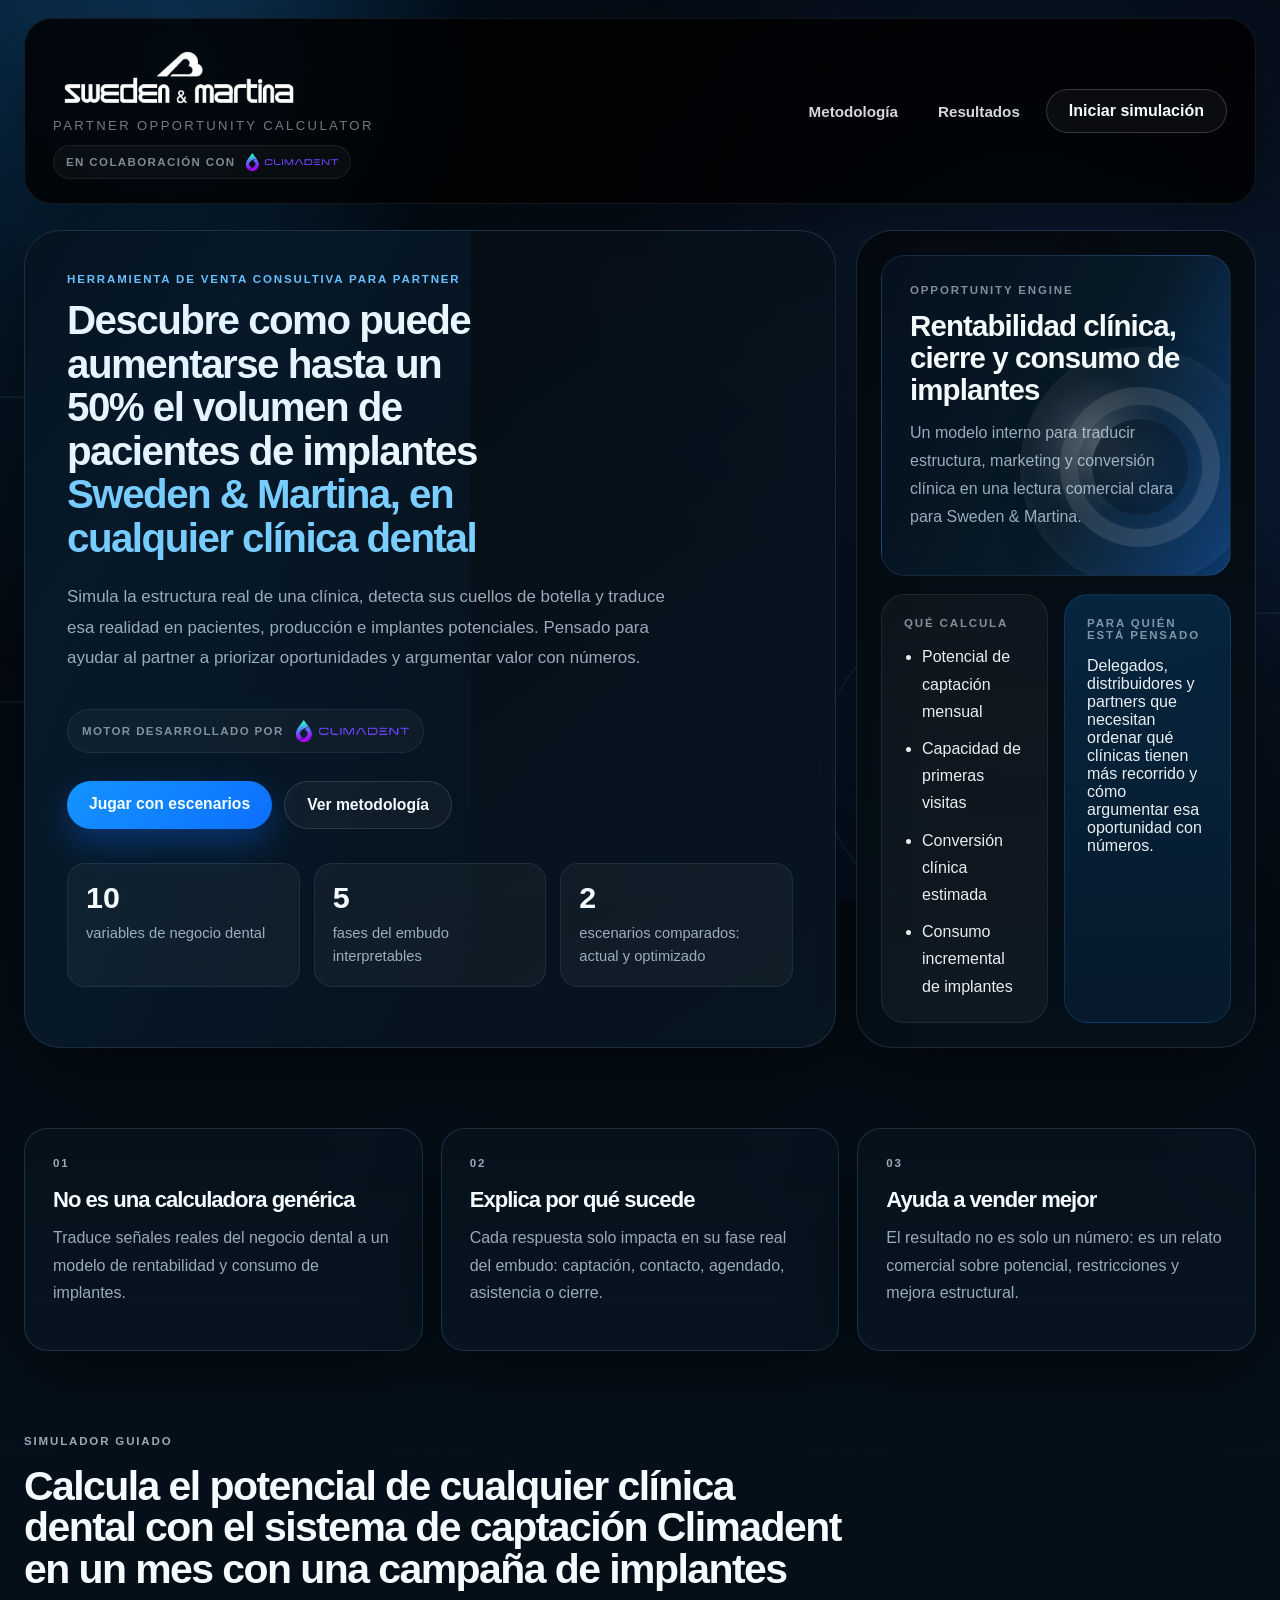
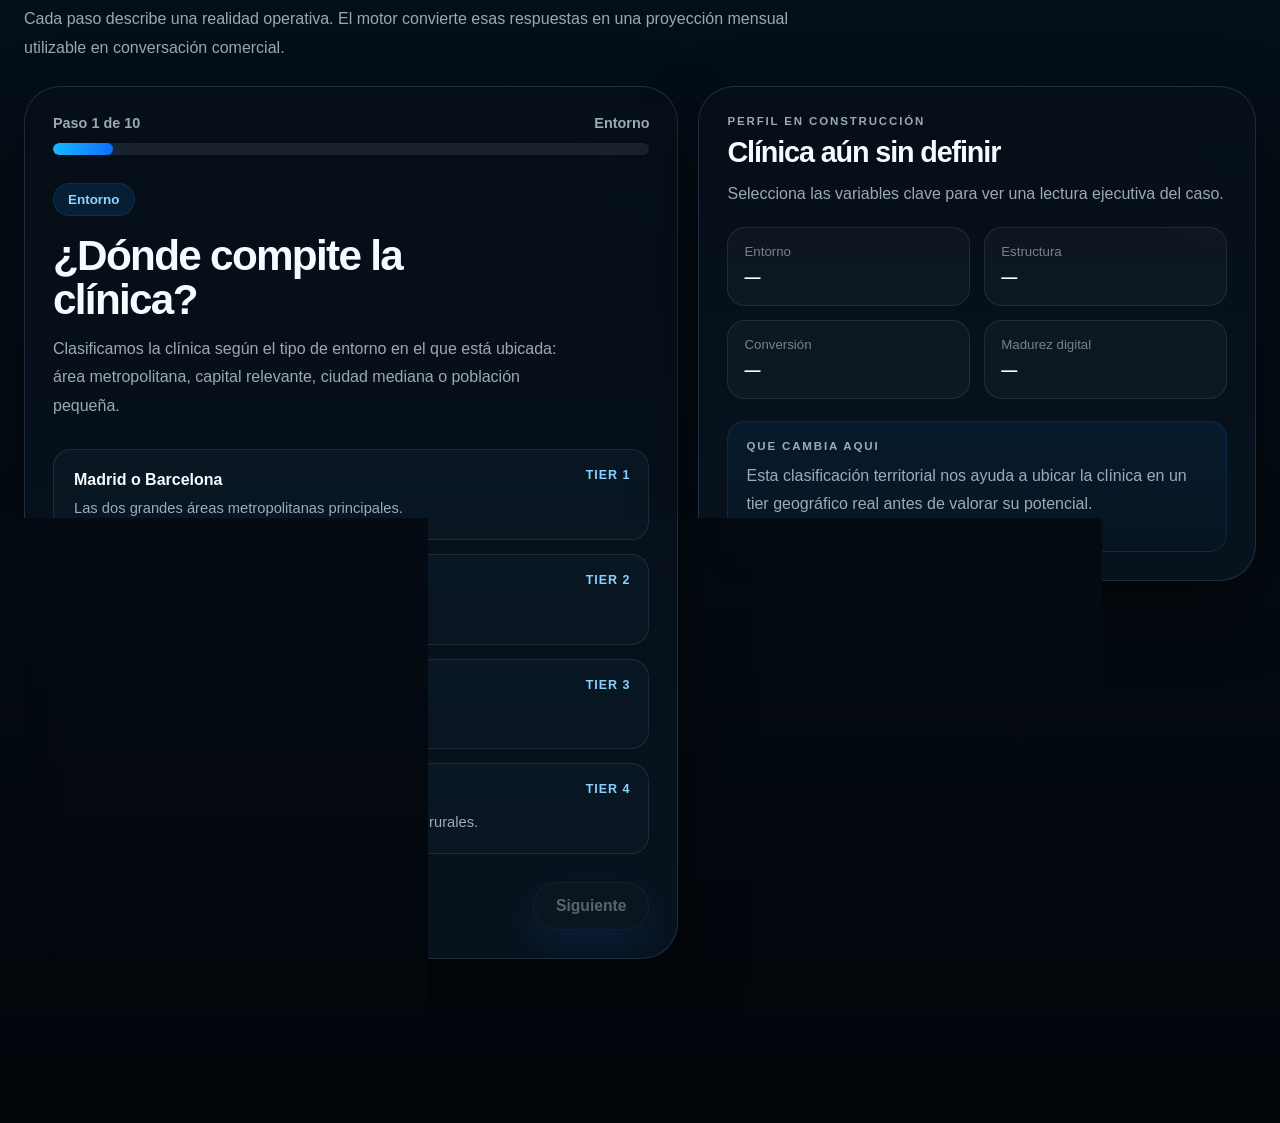
==== commit 8103cdd0: "Clarify monthly campaign framing" ====
--- a/index.html
+++ b/index.html
@@ -148,7 +148,7 @@
         <section class="simulator-section" id="simulador">
           <div class="section-heading">
             <p class="eyebrow">Simulador guiado</p>
-            <h2>Calcula el potencial de cualquier clínica dental con el sistema de captación de implantes Climadent</h2>
+            <h2>Calcula el potencial de cualquier clínica dental con el sistema de captación Climadent en un mes con una campaña de implantes</h2>
             <p>
               Cada paso describe una realidad operativa. El motor convierte esas respuestas en una
               proyección mensual utilizable en conversación comercial.
@@ -223,7 +223,7 @@
             <p class="eyebrow">Resultado estratégico</p>
             <h2>Lectura mensual del potencial de la clínica</h2>
             <p>
-              Un escenario base estimado frente a un escenario optimizado si la clínica profesionaliza
+              Un escenario mensual estimado frente a un escenario optimizado si la clínica profesionaliza
               captación y conversión con apoyo estructurado.
             </p>
           </div>
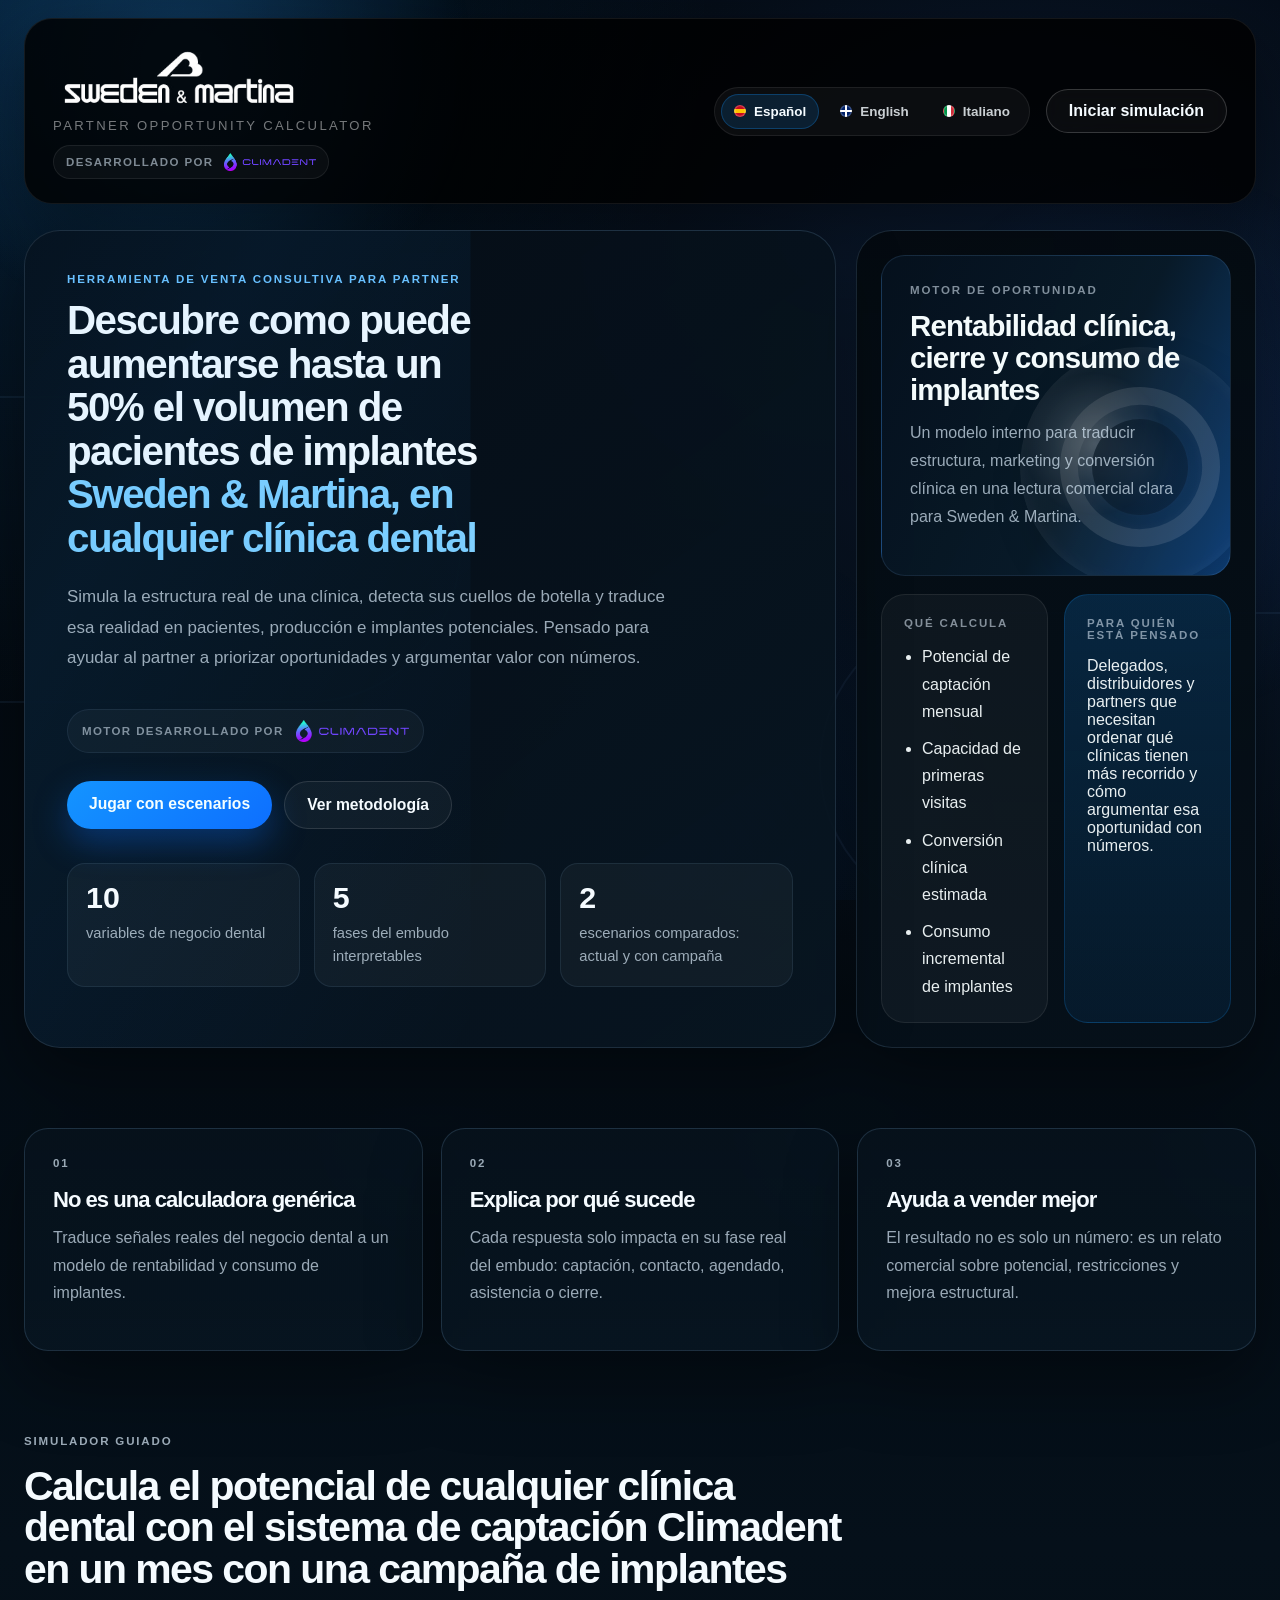
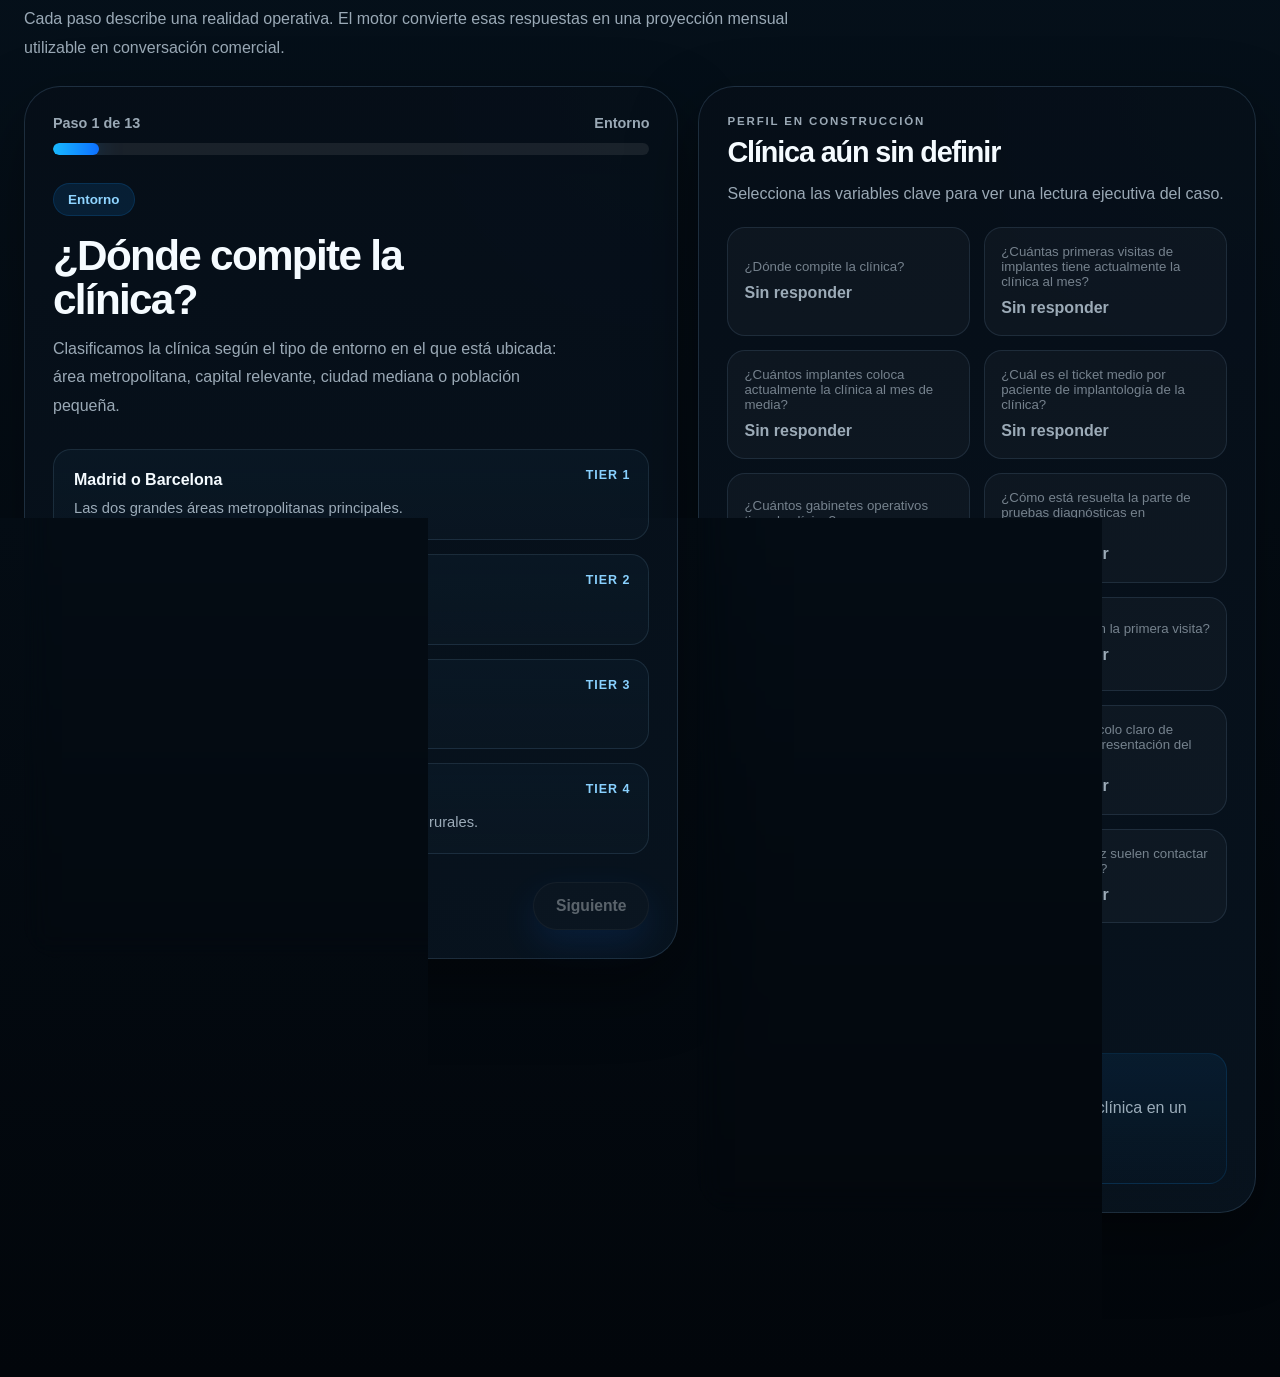
==== commit 72ce5469: "Phase 2 calculator and comparison refinements" ====
--- a/index.html
+++ b/index.html
@@ -5,6 +5,7 @@
     <meta name="viewport" content="width=device-width, initial-scale=1.0" />
     <title>Sweden & Martina | Calculadora de Potencial de Clínica</title>
     <meta
+      id="pageDescription"
       name="description"
       content="Landing interactiva para estimar el potencial de rentabilidad, captación y consumo de implantes de clínicas dentales para partners de Sweden & Martina."
     />
@@ -22,10 +23,10 @@
       <header class="site-header">
         <div class="brand-lockup" aria-label="Sweden & Martina">
           <div>
-            <img class="brand-logo" src="./Logo SyM.svg" alt="Sweden &amp; Martina" />
-            <p class="brand-subtitle">Partner Opportunity Calculator</p>
+            <img class="brand-logo" src="./Logo SyM.svg" alt="Sweden & Martina" />
+            <p class="brand-subtitle" id="brandSubtitle">Partner Opportunity Calculator</p>
             <div class="brand-collab" aria-label="Colaboración con Climadent">
-              <span>En colaboración con</span>
+              <span id="brandCollabLabel">Desarrollado por</span>
               <img
                 class="brand-collab-logo"
                 src="./LOGO_color_horiz_transparent (1).png"
@@ -34,28 +35,44 @@
             </div>
           </div>
         </div>
-        <nav class="top-nav" aria-label="Principal">
-          <a class="top-nav-link" href="#metodo">Metodología</a>
-          <a class="top-nav-link" href="#results">Resultados</a>
-          <a class="ghost-link" href="#simulador">Iniciar simulación</a>
-        </nav>
+
+        <div class="header-actions">
+          <div class="language-switcher" aria-label="Selector de idioma">
+            <button class="language-button is-active" type="button" data-lang="es">
+              <span class="flag-dot flag-es" aria-hidden="true"></span>
+              <span>Español</span>
+            </button>
+            <button class="language-button" type="button" data-lang="en">
+              <span class="flag-dot flag-en" aria-hidden="true"></span>
+              <span>English</span>
+            </button>
+            <button class="language-button" type="button" data-lang="it">
+              <span class="flag-dot flag-it" aria-hidden="true"></span>
+              <span>Italiano</span>
+            </button>
+          </div>
+
+          <nav class="top-nav" aria-label="Principal">
+            <a class="ghost-link" href="#simulador" id="navStartSimulation">Iniciar simulación</a>
+          </nav>
+        </div>
       </header>
 
       <main>
         <section class="hero">
           <div class="hero-copy">
-            <p class="eyebrow">Herramienta de venta consultiva para partner</p>
-            <h1>
+            <p class="eyebrow" id="heroEyebrow">Herramienta de venta consultiva para partner</p>
+            <h1 id="heroTitle">
               Descubre como puede aumentarse hasta un 50% el volumen de pacientes de implantes
-              <span>Sweden &amp; Martina, en cualquier clínica dental</span>
+              <span>Sweden & Martina, en cualquier clínica dental</span>
             </h1>
-            <p class="hero-text">
-              Simula la estructura real de una clínica, detecta sus cuellos de botella y traduce
-              esa realidad en pacientes, producción e implantes potenciales. Pensado para ayudar al
+            <p class="hero-text" id="heroText">
+              Simula la estructura real de una clínica, detecta sus cuellos de botella y traduce esa
+              realidad en pacientes, producción e implantes potenciales. Pensado para ayudar al
               partner a priorizar oportunidades y argumentar valor con números.
             </p>
             <div class="hero-signature" aria-label="Motor desarrollado por Climadent">
-              <span class="hero-signature-label">Motor desarrollado por</span>
+              <span class="hero-signature-label" id="heroSignatureLabel">Motor desarrollado por</span>
               <img
                 class="hero-signature-logo"
                 src="./LOGO_color_horiz_transparent (1).png"
@@ -64,23 +81,25 @@
             </div>
             <div class="hero-actions">
               <a class="primary-button" href="#simulador">
-                <span class="cta-desktop">Jugar con escenarios</span>
-                <span class="cta-mobile">Calcular potencial de cualquier clínica dental con Climadent</span>
+                <span class="cta-desktop" id="heroPrimaryCtaDesktop">Jugar con escenarios</span>
+                <span class="cta-mobile" id="heroPrimaryCtaMobile"
+                  >Calcular potencial de cualquier clínica dental con Climadent</span
+                >
               </a>
-              <a class="secondary-button" href="#metodo">Ver metodología</a>
+              <a class="secondary-button" href="#metodo" id="heroSecondaryCta">Ver metodología</a>
             </div>
             <div class="hero-metrics">
               <article>
                 <strong>10</strong>
-                <span>variables de negocio dental</span>
+                <span id="heroMetricOne">variables de negocio dental</span>
               </article>
               <article>
                 <strong>5</strong>
-                <span>fases del embudo interpretables</span>
+                <span id="heroMetricTwo">fases del embudo interpretables</span>
               </article>
               <article>
                 <strong>2</strong>
-                <span>escenarios comparados: actual y optimizado</span>
+                <span id="heroMetricThree">escenarios comparados: actual y optimizado</span>
               </article>
             </div>
           </div>
@@ -89,29 +108,29 @@
             <div class="hero-panel-card hero-product-card">
               <div class="product-metal"></div>
               <div class="product-copy">
-                <p class="mini-label">Opportunity Engine</p>
-                <h2>Rentabilidad clínica, cierre y consumo de implantes</h2>
-                <p>
+                <p class="mini-label" id="productMiniLabel">Opportunity Engine</p>
+                <h2 id="productTitle">Rentabilidad clínica, cierre y consumo de implantes</h2>
+                <p id="productBody">
                   Un modelo interno para traducir estructura, marketing y conversión clínica en una
-                  lectura comercial clara para Sweden &amp; Martina.
+                  lectura comercial clara para Sweden & Martina.
                 </p>
               </div>
             </div>
             <div class="hero-panel-grid">
               <div class="hero-panel-card glass-card">
-                <p class="mini-label">Qué calcula</p>
+                <p class="mini-label" id="heroPanelCalcLabel">Qué calcula</p>
                 <ul class="panel-list">
-                  <li>Potencial de captación mensual</li>
-                  <li>Capacidad de primeras visitas</li>
-                  <li>Conversión clínica estimada</li>
-                  <li>Consumo incremental de implantes</li>
+                  <li id="heroPanelCalcItemOne">Potencial de captación mensual</li>
+                  <li id="heroPanelCalcItemTwo">Capacidad de primeras visitas</li>
+                  <li id="heroPanelCalcItemThree">Conversión clínica estimada</li>
+                  <li id="heroPanelCalcItemFour">Consumo incremental de implantes</li>
                 </ul>
               </div>
               <div class="hero-panel-card accent-card">
-                <p class="mini-label">Para quién está pensado</p>
-                <p>
-                  Delegados, distribuidores y partners que necesitan ordenar qué clínicas tienen
-                  más recorrido y cómo argumentar esa oportunidad con números.
+                <p class="mini-label" id="heroAudienceLabel">Para quién está pensado</p>
+                <p id="heroAudienceBody">
+                  Delegados, distribuidores y partners que necesitan ordenar qué clínicas tienen más
+                  recorrido y cómo argumentar esa oportunidad con números.
                 </p>
               </div>
             </div>
@@ -121,24 +140,24 @@
         <section class="pillars" id="metodo">
           <article class="pillar-card">
             <p class="mini-label">01</p>
-            <h2>No es una calculadora genérica</h2>
-            <p>
+            <h2 id="pillarOneTitle">No es una calculadora genérica</h2>
+            <p id="pillarOneBody">
               Traduce señales reales del negocio dental a un modelo de rentabilidad y consumo de
               implantes.
             </p>
           </article>
           <article class="pillar-card">
             <p class="mini-label">02</p>
-            <h2>Explica por qué sucede</h2>
-            <p>
+            <h2 id="pillarTwoTitle">Explica por qué sucede</h2>
+            <p id="pillarTwoBody">
               Cada respuesta solo impacta en su fase real del embudo: captación, contacto,
               agendado, asistencia o cierre.
             </p>
           </article>
           <article class="pillar-card">
             <p class="mini-label">03</p>
-            <h2>Ayuda a vender mejor</h2>
-            <p>
+            <h2 id="pillarThreeTitle">Ayuda a vender mejor</h2>
+            <p id="pillarThreeBody">
               El resultado no es solo un número: es un relato comercial sobre potencial,
               restricciones y mejora estructural.
             </p>
@@ -147,9 +166,12 @@
 
         <section class="simulator-section" id="simulador">
           <div class="section-heading">
-            <p class="eyebrow">Simulador guiado</p>
-            <h2>Calcula el potencial de cualquier clínica dental con el sistema de captación Climadent en un mes con una campaña de implantes</h2>
-            <p>
+            <p class="eyebrow" id="simulatorEyebrow">Simulador guiado</p>
+            <h2 id="simulatorTitle">
+              Calcula el potencial de cualquier clínica dental con el sistema de captación Climadent
+              en un mes con una campaña de implantes
+            </h2>
+            <p id="simulatorBody">
               Cada paso describe una realidad operativa. El motor convierte esas respuestas en una
               proyección mensual utilizable en conversación comercial.
             </p>
@@ -181,7 +203,7 @@
 
             <aside class="profile-card">
               <div class="profile-top">
-                <p class="mini-label">Perfil en construcción</p>
+                <p class="mini-label" id="profileEyebrow">Perfil en construcción</p>
                 <h3 id="profileHeadline">Clínica aún sin definir</h3>
                 <p id="profileSummary">
                   Selecciona las variables clave para ver una lectura ejecutiva del caso.
@@ -220,18 +242,18 @@
 
         <section class="results-section hidden" id="results">
           <div class="section-heading">
-            <p class="eyebrow">Resultado estratégico</p>
-            <h2>Lectura mensual del potencial de la clínica</h2>
-            <p>
-              Un escenario mensual estimado frente a un escenario optimizado si la clínica profesionaliza
-              captación y conversión con apoyo estructurado.
+            <p class="eyebrow" id="resultsEyebrow">Resultado estratégico</p>
+            <h2 id="resultsTitle">Lectura mensual del potencial de la clínica</h2>
+            <p id="resultsBody">
+              Un escenario mensual estimado frente a un escenario optimizado si la clínica
+              profesionaliza captación y conversión con apoyo estructurado.
             </p>
           </div>
 
           <div class="results-hero">
             <div class="kpi-stack" id="kpiCards"></div>
             <div class="insight-card">
-              <p class="mini-label">Lectura comercial</p>
+              <p class="mini-label" id="insightEyebrow">Lectura comercial</p>
               <h3 id="primaryInsightTitle"></h3>
               <p id="primaryInsightBody"></p>
               <div class="insight-list" id="insightList"></div>
@@ -242,10 +264,10 @@
             <article class="result-panel">
               <div class="panel-header">
                 <div>
-                  <p class="mini-label">Embudo estimado</p>
-                  <h3>Conversión por fases</h3>
+                  <p class="mini-label" id="funnelEyebrow">Embudo estimado</p>
+                  <h3 id="funnelTitle">Conversión por fases</h3>
                 </div>
-                <span class="panel-chip">Mensual</span>
+                <span class="panel-chip" id="funnelChip">Mensual</span>
               </div>
               <div class="funnel-chart" id="funnelChart"></div>
             </article>
@@ -253,10 +275,10 @@
             <article class="result-panel">
               <div class="panel-header">
                 <div>
-                  <p class="mini-label">Comparativa</p>
-                  <h3>Actual vs optimizado</h3>
+                  <p class="mini-label" id="comparisonEyebrow">Comparativa</p>
+                  <h3 id="comparisonTitle">Actual vs optimizado</h3>
                 </div>
-                <span class="panel-chip">Potencial incremental</span>
+                <span class="panel-chip" id="comparisonChip">Potencial incremental</span>
               </div>
               <div class="comparison-chart" id="comparisonChart"></div>
             </article>
@@ -265,10 +287,10 @@
           <article class="result-panel impact-panel">
             <div class="panel-header">
               <div>
-                <p class="mini-label">Mapa de impacto</p>
-                <h3>Qué está moviendo este resultado</h3>
-              </div>
-              <span class="panel-chip">Por fases</span>
+                <p class="mini-label" id="impactEyebrow">Mapa de impacto</p>
+                <h3 id="impactTitle">Qué está moviendo este resultado</h3>
+              </div>
+              <span class="panel-chip" id="impactChip">Por fases</span>
             </div>
             <div class="impact-matrix" id="impactMatrix"></div>
           </article>
@@ -276,18 +298,19 @@
           <article class="result-panel table-panel">
             <div class="panel-header">
               <div>
-                <p class="mini-label">Detalle de KPIs</p>
-                <h3>Tabla ejecutiva</h3>
-              </div>
-              <button class="ghost-button" id="resetButton" type="button">Reiniciar simulación</button>
+                <p class="mini-label" id="tableEyebrow">Detalle de KPIs</p>
+                <h3 id="tableTitle">Tabla ejecutiva</h3>
+              </div>
+              <button class="ghost-button" id="resetButton" type="button">
+                Reiniciar simulación
+              </button>
             </div>
             <div class="table-wrap">
               <table>
                 <thead>
                   <tr>
                     <th>KPI</th>
-                    <th>Escenario actual</th>
-                    <th>Escenario optimizado</th>
+                    <th>Resultados esperables</th>
                     <th>Lectura</th>
                   </tr>
                 </thead>
@@ -298,17 +321,23 @@
 
           <article class="result-panel closing-panel">
             <div class="closing-copy">
-              <p class="mini-label">Próximo paso</p>
-              <h3>Usa este escenario como argumento de conversación, no como dato aislado</h3>
-              <p>
+              <p class="mini-label" id="closingEyebrow">Próximo paso</p>
+              <h3 id="closingTitle">
+                Usa este escenario como argumento de conversación, no como dato aislado
+              </h3>
+              <p id="closingBody">
                 El valor de la herramienta está en detectar qué clínicas tienen más recorrido y qué
                 palancas justifican una intervención estructurada para hacer crecer su consumo de
                 implantes.
               </p>
             </div>
             <div class="closing-actions">
-              <a class="primary-button" id="restartScenarioLink" href="#simulador">Explorar otro escenario</a>
-              <a class="secondary-button" href="#metodo">Revisar metodología</a>
+              <a class="primary-button" id="restartScenarioLink" href="#simulador"
+                >Explorar otro escenario</a
+              >
+              <a class="secondary-button" href="#metodo" id="reviewMethodologyLink"
+                >Revisar metodología</a
+              >
             </div>
           </article>
         </section>
--- a/styles.css
+++ b/styles.css
@@ -214,6 +214,80 @@
   gap: 12px;
 }
 
+.header-actions {
+  display: flex;
+  align-items: center;
+  gap: 16px;
+}
+
+.language-switcher {
+  display: flex;
+  align-items: center;
+  gap: 8px;
+  padding: 6px;
+  border-radius: 999px;
+  background: rgba(255, 255, 255, 0.04);
+  border: 1px solid rgba(255, 255, 255, 0.08);
+}
+
+.language-button {
+  appearance: none;
+  border: 1px solid transparent;
+  background: transparent;
+  color: rgba(245, 251, 255, 0.82);
+  border-radius: 999px;
+  padding: 9px 12px;
+  display: inline-flex;
+  align-items: center;
+  gap: 8px;
+  font-size: 0.84rem;
+  font-weight: 700;
+  cursor: pointer;
+  transition:
+    background 180ms ease,
+    border-color 180ms ease,
+    color 180ms ease,
+    transform 180ms ease;
+}
+
+.language-button:hover {
+  transform: translateY(-1px);
+  border-color: rgba(255, 255, 255, 0.14);
+  color: #ffffff;
+}
+
+.language-button.is-active {
+  background: rgba(20, 148, 255, 0.14);
+  border-color: rgba(20, 148, 255, 0.28);
+  color: #f5fbff;
+}
+
+.flag-dot {
+  width: 12px;
+  height: 12px;
+  border-radius: 999px;
+  border: 1px solid rgba(255, 255, 255, 0.22);
+  box-shadow: inset 0 0 0 0.3px rgba(255, 255, 255, 0.22);
+  flex: 0 0 auto;
+}
+
+.flag-es {
+  background: linear-gradient(180deg, #c60b1e 0 28%, #ffc400 28% 72%, #c60b1e 72% 100%);
+}
+
+.flag-en {
+  background:
+    linear-gradient(90deg, rgba(255, 255, 255, 0) 42%, #ffffff 42% 58%, rgba(255, 255, 255, 0) 58%),
+    linear-gradient(180deg, rgba(255, 255, 255, 0) 42%, #ffffff 42% 58%, rgba(255, 255, 255, 0) 58%),
+    linear-gradient(90deg, rgba(255, 255, 255, 0) 46%, #c8102e 46% 54%, rgba(255, 255, 255, 0) 54%),
+    linear-gradient(180deg, rgba(255, 255, 255, 0) 46%, #c8102e 46% 54%, rgba(255, 255, 255, 0) 54%),
+    #012169;
+}
+
+.flag-it {
+  background: linear-gradient(90deg, #009246 0 33.33%, #ffffff 33.33% 66.66%, #ce2b37 66.66% 100%);
+}
+
 .top-nav-link {
   color: rgba(255, 255, 255, 0.84);
   text-decoration: none;
@@ -786,6 +860,63 @@
   display: grid;
   gap: 14px;
   margin-top: 28px;
+}
+
+.number-question-card {
+  margin-top: 28px;
+  padding: 22px;
+  border-radius: var(--radius-lg);
+  border: 1px solid rgba(117, 159, 194, 0.16);
+  background: linear-gradient(180deg, rgba(10, 24, 37, 0.92), rgba(10, 23, 35, 0.84));
+}
+
+.number-question-label {
+  display: block;
+  font-size: 0.84rem;
+  letter-spacing: 0.08em;
+  text-transform: uppercase;
+  color: var(--muted-soft);
+  font-weight: 700;
+}
+
+.number-input-shell {
+  margin-top: 14px;
+  display: flex;
+  align-items: center;
+  gap: 12px;
+  padding: 16px 18px;
+  border-radius: var(--radius-md);
+  background: rgba(255, 255, 255, 0.04);
+  border: 1px solid rgba(118, 158, 194, 0.14);
+}
+
+.number-question-input {
+  width: 100%;
+  border: none;
+  background: transparent;
+  color: var(--text);
+  font-size: 2rem;
+  line-height: 1;
+  letter-spacing: -0.05em;
+  font-weight: 700;
+  outline: none;
+}
+
+.number-question-input::placeholder {
+  color: rgba(212, 228, 242, 0.28);
+}
+
+.number-question-suffix {
+  flex: 0 0 auto;
+  font-size: 1.15rem;
+  font-weight: 800;
+  color: #8fd4ff;
+}
+
+.number-question-range {
+  margin: 12px 0 0;
+  color: var(--muted);
+  font-size: 0.9rem;
 }
 
 .option-card {
@@ -874,25 +1005,55 @@
   margin-top: 24px;
 }
 
-.summary-grid article {
+.summary-grid article,
+.summary-card {
   padding: 16px;
   border-radius: var(--radius-md);
   border: 1px solid rgba(118, 158, 194, 0.16);
   background: rgba(255, 255, 255, 0.03);
 }
 
-.summary-grid span {
+.summary-grid span,
+.summary-card span {
   display: block;
   font-size: 0.83rem;
   color: var(--muted-soft);
 }
 
-.summary-grid strong {
+.summary-grid strong,
+.summary-card strong {
   display: block;
   margin-top: 8px;
   font-size: 1rem;
   line-height: 1.4;
   color: var(--text);
+}
+
+.summary-card {
+  width: 100%;
+  text-align: left;
+  cursor: pointer;
+  appearance: none;
+  transition:
+    transform 180ms ease,
+    border-color 180ms ease,
+    background 180ms ease,
+    box-shadow 180ms ease;
+}
+
+.summary-card:hover {
+  transform: translateY(-1px);
+  border-color: rgba(255, 255, 255, 0.18);
+  background: rgba(255, 255, 255, 0.045);
+}
+
+.summary-card.is-complete {
+  border-color: rgba(20, 148, 255, 0.18);
+  background: linear-gradient(180deg, rgba(18, 149, 255, 0.08), rgba(255, 255, 255, 0.03));
+}
+
+.summary-card.is-pending strong {
+  color: var(--muted);
 }
 
 .impact-note {
@@ -1114,19 +1275,44 @@
 
 .kpi-card {
   padding: 22px;
+  display: flex;
+  flex-direction: column;
+  min-height: 220px;
+}
+
+.kpi-card-value {
+  flex: 1;
+  display: flex;
+  align-items: center;
+  justify-content: center;
+  min-height: 86px;
 }
 
 .kpi-card strong {
   display: block;
-  font-size: 2rem;
+  font-size: 2.5rem;
   letter-spacing: -0.05em;
-  margin-top: 12px;
+  margin-top: 0;
+  text-align: center;
 }
 
 .kpi-card span {
   display: block;
-  margin-top: 8px;
   line-height: 1.7;
+}
+
+.kpi-card-content {
+  display: grid;
+  gap: 10px;
+  padding-top: 10px;
+}
+
+.kpi-card-trail {
+  margin: 0;
+  color: var(--text-soft);
+  font-size: 0.92rem;
+  line-height: 1.45;
+  letter-spacing: -0.01em;
 }
 
 .results-grid {
@@ -1239,6 +1425,83 @@
   line-height: 1.6;
 }
 
+.insight-score-block {
+  display: grid;
+  grid-template-columns: 128px minmax(0, 1fr);
+  gap: 18px;
+  align-items: center;
+  padding: 16px;
+  border-radius: 18px;
+  background:
+    linear-gradient(180deg, rgba(18, 149, 255, 0.08), rgba(255, 255, 255, 0.03)),
+    radial-gradient(circle at top left, rgba(24, 185, 255, 0.12), transparent 42%);
+  border: 1px solid rgba(20, 148, 255, 0.16);
+}
+
+.insight-score-orbit {
+  --score-deg: calc(var(--score) * 360deg);
+  width: 128px;
+  height: 128px;
+  border-radius: 999px;
+  display: grid;
+  place-items: center;
+  background:
+    radial-gradient(circle at center, rgba(127, 208, 255, 0.2), rgba(127, 208, 255, 0) 56%),
+    conic-gradient(from 180deg, rgba(20, 148, 255, 0.12) 0deg, rgba(20, 148, 255, 0.12) calc(var(--score-deg) - 24deg), rgba(24, 185, 255, 0.9) var(--score-deg), rgba(255, 255, 255, 0.08) var(--score-deg), rgba(255, 255, 255, 0.08) 360deg);
+  box-shadow:
+    inset 0 0 0 1px rgba(255, 255, 255, 0.04),
+    0 0 32px rgba(20, 148, 255, 0.16);
+  position: relative;
+}
+
+.insight-score-orbit::before {
+  content: "";
+  position: absolute;
+  inset: 10px;
+  border-radius: 999px;
+  background: linear-gradient(180deg, rgba(4, 10, 16, 0.94), rgba(9, 23, 36, 0.96));
+  border: 1px solid rgba(120, 167, 205, 0.14);
+}
+
+.insight-score-core {
+  position: relative;
+  z-index: 1;
+  display: grid;
+  place-items: center;
+  gap: 2px;
+}
+
+.insight-score-core strong {
+  font-size: 2.25rem;
+  letter-spacing: -0.06em;
+  line-height: 1;
+}
+
+.insight-score-core span {
+  font-size: 0.84rem;
+  color: var(--muted);
+  font-weight: 700;
+}
+
+.insight-score-copy p:last-child {
+  margin: 8px 0 0;
+  color: var(--muted);
+  line-height: 1.7;
+}
+
+.insight-recommendation strong {
+  display: block;
+  font-size: 0.98rem;
+  color: var(--text);
+  margin-bottom: 8px;
+}
+
+.insight-recommendation span {
+  display: block;
+  color: var(--muted);
+  line-height: 1.7;
+}
+
 .table-panel {
   margin-top: 20px;
 }
@@ -1258,6 +1521,8 @@
   border: 1px solid rgba(255, 255, 255, 0.08);
   background: rgba(255, 255, 255, 0.03);
   padding: 16px;
+  display: flex;
+  flex-direction: column;
 }
 
 .impact-column h4 {
@@ -1276,7 +1541,8 @@
 .impact-list {
   display: grid;
   gap: 10px;
-  margin-top: 16px;
+  margin-top: auto;
+  padding-top: 18px;
 }
 
 .impact-item {
@@ -1284,6 +1550,9 @@
   padding: 12px 12px 11px;
   background: rgba(18, 149, 255, 0.08);
   border: 1px solid rgba(18, 149, 255, 0.12);
+  min-height: 44px;
+  display: flex;
+  align-items: center;
 }
 
 .impact-item strong {
@@ -1456,6 +1725,19 @@
     gap: 10px;
   }
 
+  .number-question-card {
+    padding: 18px;
+  }
+
+  .number-input-shell {
+    padding: 14px 16px;
+  }
+
+  .number-question-input {
+    text-align: center;
+    font-size: 1.8rem;
+  }
+
   .option-score {
     text-align: left;
     min-width: auto;
@@ -1473,6 +1755,8 @@
   }
 
   .top-nav,
+  .header-actions,
+  .language-switcher,
   .ghost-button,
   .primary-button,
   .secondary-button,
@@ -1481,6 +1765,25 @@
     width: 100%;
     justify-content: center;
     text-align: center;
+  }
+
+  .header-actions {
+    width: 100%;
+    gap: 12px;
+  }
+
+  .language-switcher {
+    width: 100%;
+    justify-content: center;
+    flex-wrap: wrap;
+    padding: 8px;
+  }
+
+  .language-button {
+    flex: 1 1 0;
+    min-width: 0;
+    padding-inline: 10px;
+    font-size: 0.8rem;
   }
 
   .top-nav {
@@ -1701,6 +2004,12 @@
     padding: 8px 12px;
   }
 
+  .insight-score-block {
+    grid-template-columns: 1fr;
+    justify-items: center;
+    text-align: center;
+  }
+
   .chart-labels {
     gap: 12px;
     font-size: 0.88rem;
@@ -1794,6 +2103,15 @@
     font-size: 1.8rem;
   }
 
+  .insight-score-orbit {
+    width: 112px;
+    height: 112px;
+  }
+
+  .insight-score-core strong {
+    font-size: 2rem;
+  }
+
   table {
     min-width: 640px;
   }
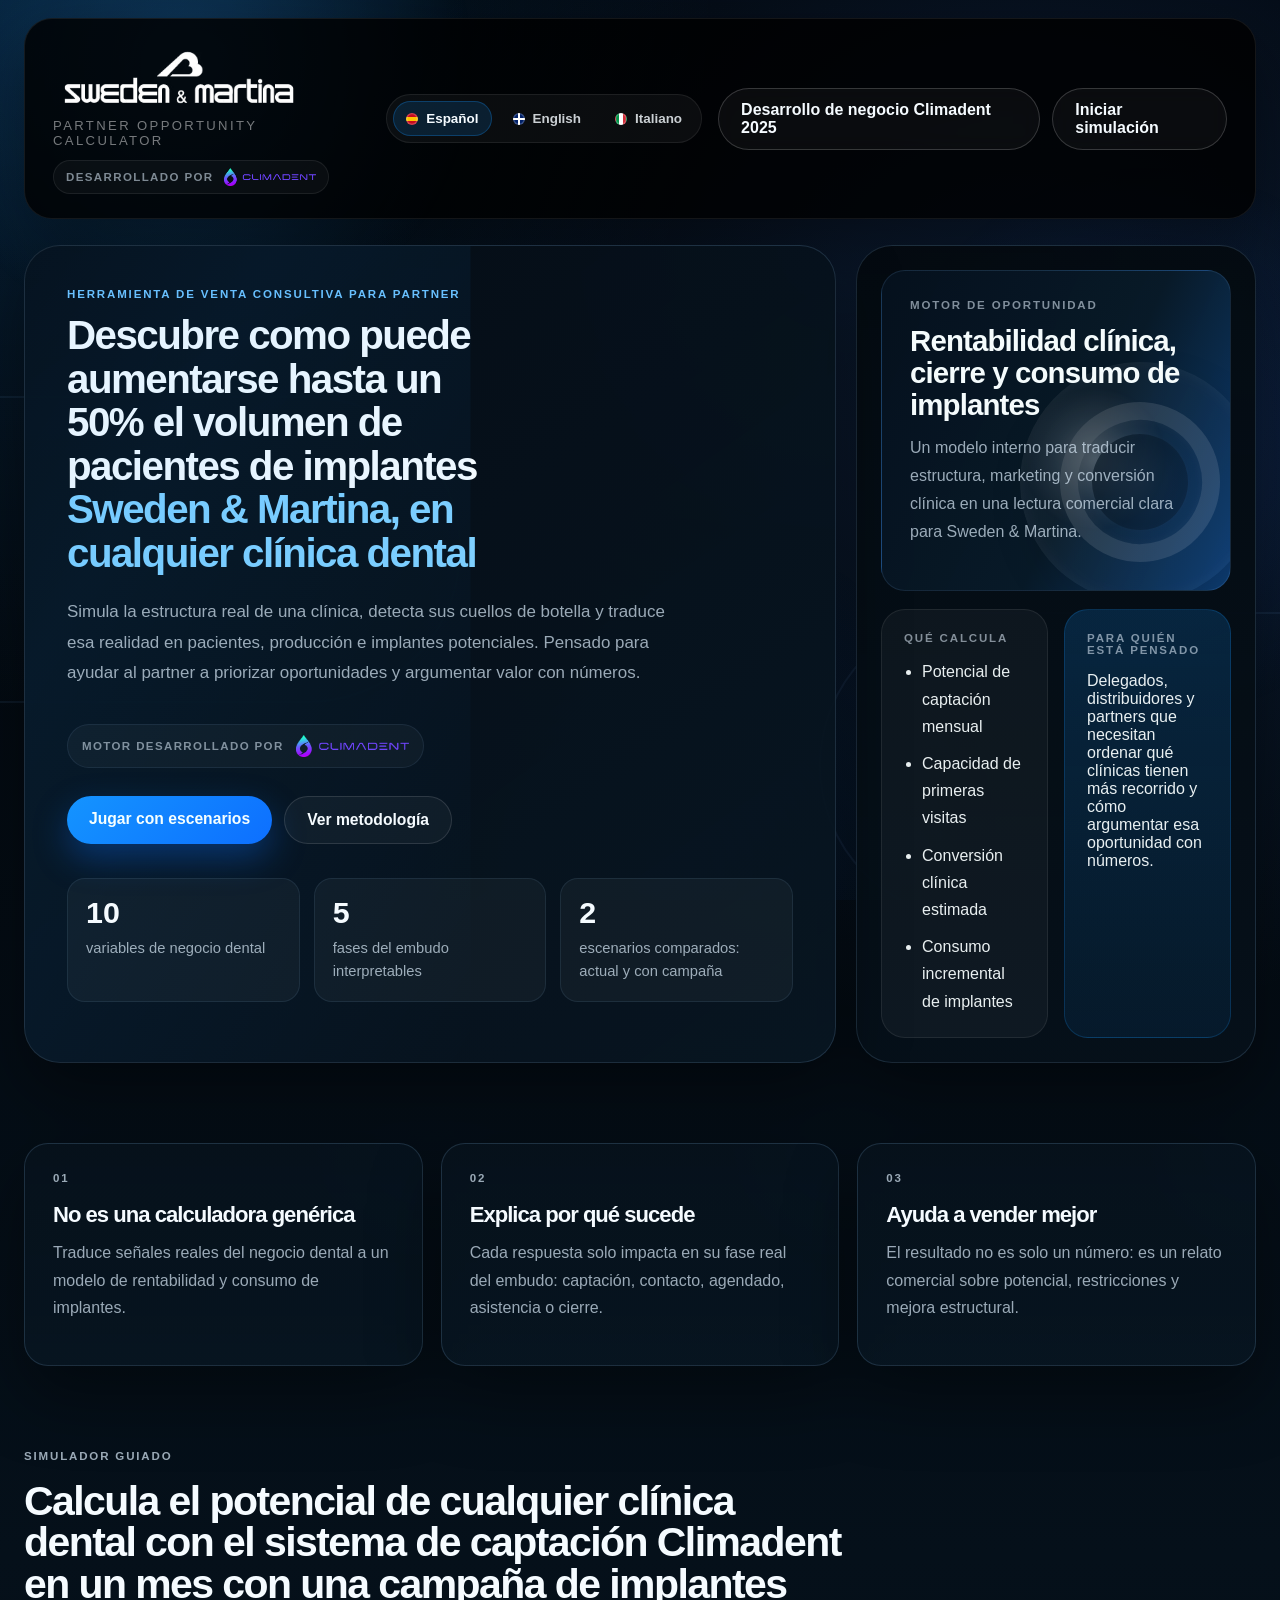
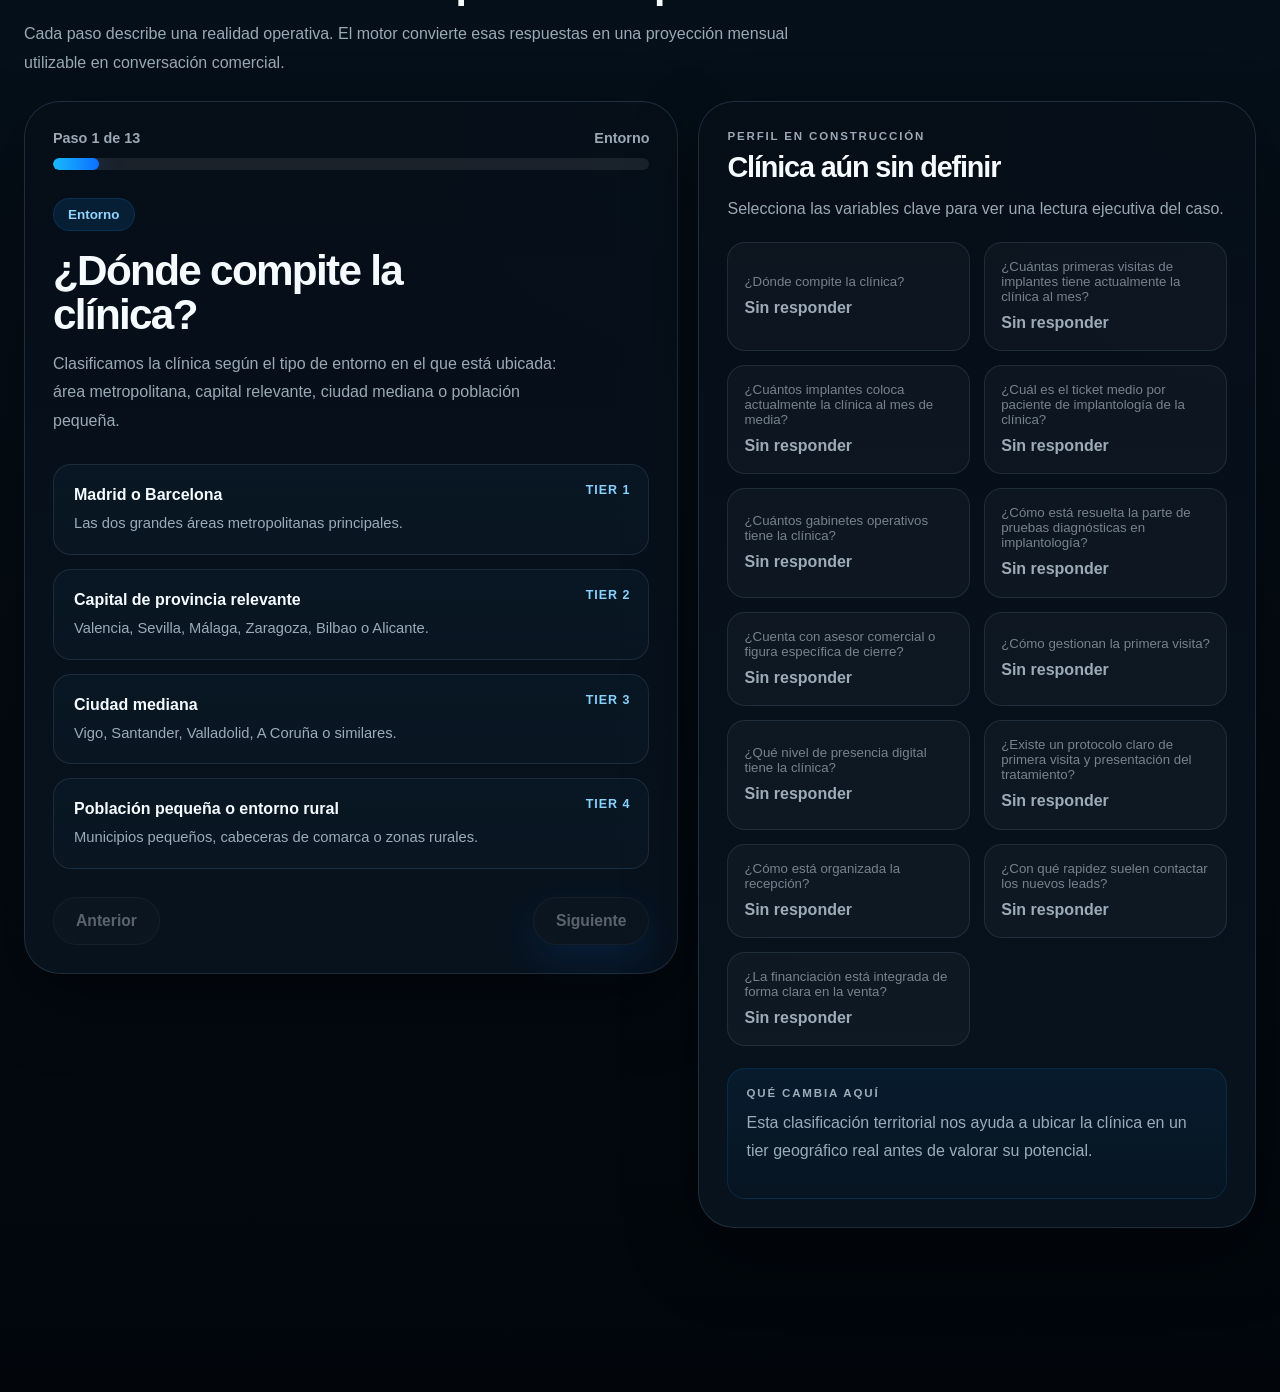
==== commit 1aa492bc: "Build Climadent business landing" ====
--- a/index.html
+++ b/index.html
@@ -53,6 +53,7 @@
           </div>
 
           <nav class="top-nav" aria-label="Principal">
+            <a class="ghost-link" href="./climadent-2025.html">Desarrollo de negocio Climadent 2025</a>
             <a class="ghost-link" href="#simulador" id="navStartSimulation">Iniciar simulación</a>
           </nav>
         </div>
--- a/styles.css
+++ b/styles.css
@@ -1634,6 +1634,225 @@
   gap: 12px;
 }
 
+body.business-page {
+  background:
+    radial-gradient(circle at 12% 8%, rgba(7, 10, 18, 0.72), transparent 26%),
+    radial-gradient(circle at 84% 0%, rgba(138, 53, 255, 0.24), transparent 28%),
+    radial-gradient(circle at 76% 30%, rgba(74, 112, 255, 0.18), transparent 22%),
+    linear-gradient(180deg, #08090f 0%, #111321 36%, #0e1019 68%, #090b12 100%);
+}
+
+body.business-page::before {
+  background:
+    linear-gradient(rgba(255, 255, 255, 0.028) 1px, transparent 1px),
+    linear-gradient(90deg, rgba(255, 255, 255, 0.024) 1px, transparent 1px);
+  background-size: 56px 56px;
+  opacity: 0.12;
+}
+
+.business-page .aura-one {
+  background: radial-gradient(circle, rgba(8, 10, 16, 0.08), transparent 68%);
+}
+
+.business-page .aura-two {
+  background: radial-gradient(circle, rgba(137, 57, 255, 0.24), transparent 70%);
+}
+
+.business-page .aura-three {
+  background: radial-gradient(circle, rgba(71, 100, 255, 0.18), transparent 72%);
+}
+
+.business-page .orbit {
+  border-color: rgba(161, 112, 255, 0.16);
+  opacity: 0.42;
+}
+
+.business-page .page-shell {
+  width: min(1240px, calc(100% - 48px));
+}
+
+.business-header {
+  margin-bottom: 22px;
+  background:
+    linear-gradient(180deg, rgba(16, 15, 30, 0.94), rgba(17, 18, 33, 0.9)),
+    radial-gradient(circle at top right, rgba(126, 79, 255, 0.16), transparent 38%);
+  border-color: rgba(156, 104, 255, 0.18);
+  box-shadow:
+    0 24px 70px rgba(0, 0, 0, 0.36),
+    inset 0 1px 0 rgba(255, 255, 255, 0.04);
+}
+
+.business-logo {
+  width: clamp(180px, 19vw, 270px);
+  filter: drop-shadow(0 0 24px rgba(132, 60, 255, 0.16)) saturate(1.03);
+}
+
+.business-hero {
+  grid-template-columns: minmax(0, 1.05fr) minmax(320px, 0.95fr);
+}
+
+.business-page .hero-copy {
+  background:
+    linear-gradient(145deg, rgba(8, 10, 18, 0.98), rgba(10, 12, 20, 0.96)),
+    radial-gradient(circle at top right, rgba(122, 70, 255, 0.08), transparent 28%);
+}
+
+.business-page .hero-copy::after {
+  background: linear-gradient(120deg, transparent 0%, rgba(128, 72, 255, 0.05) 48%, transparent 100%);
+}
+
+.business-copy h1 {
+  max-width: 13.5ch;
+  background: linear-gradient(90deg, #c9f8ff 0%, #7fe0ff 28%, #89a4ff 58%, #d69cff 100%);
+  -webkit-background-clip: text;
+  background-clip: text;
+  color: transparent;
+}
+
+.business-actions {
+  margin-top: 26px;
+}
+
+.business-panel {
+  display: flex;
+  align-items: stretch;
+  background:
+    linear-gradient(180deg, rgba(10, 11, 18, 0.98), rgba(11, 12, 20, 0.96)),
+    radial-gradient(circle at top right, rgba(130, 70, 255, 0.16), transparent 32%);
+}
+
+.business-stat-grid,
+.business-card-grid {
+  display: grid;
+  gap: 18px;
+}
+
+.business-stat-grid {
+  grid-template-columns: 1fr;
+  width: 100%;
+}
+
+.business-stat-card,
+.business-info-card,
+.business-proof-board {
+  border-radius: var(--radius-xl);
+  border: 1px solid rgba(170, 117, 255, 0.16);
+  box-shadow:
+    0 28px 80px rgba(0, 0, 0, 0.34),
+    inset 0 1px 0 rgba(255, 255, 255, 0.04);
+  background:
+    linear-gradient(180deg, rgba(17, 18, 32, 0.96), rgba(13, 16, 28, 0.94)),
+    radial-gradient(circle at top right, rgba(130, 70, 255, 0.14), transparent 34%),
+    radial-gradient(circle at bottom left, rgba(33, 208, 255, 0.1), transparent 28%);
+}
+
+.business-stat-card,
+.business-info-card {
+  padding: 24px;
+}
+
+.business-stat-card strong {
+  display: block;
+  margin-top: 12px;
+  font-size: clamp(2rem, 3.6vw, 3rem);
+  letter-spacing: -0.05em;
+  line-height: 0.96;
+  color: #f6f5ff;
+  text-shadow: 0 0 28px rgba(132, 71, 255, 0.14);
+}
+
+.business-stat-card span,
+.business-info-card p {
+  display: block;
+  margin-top: 10px;
+  color: var(--muted);
+  line-height: 1.72;
+}
+
+.business-section {
+  margin-top: 80px;
+}
+
+.business-card-grid {
+  grid-template-columns: repeat(3, minmax(0, 1fr));
+}
+
+.business-info-card h3 {
+  margin: 10px 0 0;
+  font-size: 1.36rem;
+  letter-spacing: -0.035em;
+}
+
+.business-proof-board {
+  padding: 10px 12px;
+  overflow: hidden;
+  background:
+    linear-gradient(180deg, rgba(255, 255, 255, 0.98), rgba(248, 248, 252, 0.98));
+  width: fit-content;
+  max-width: 100%;
+  margin: 0 auto;
+  box-shadow:
+    0 22px 60px rgba(0, 0, 0, 0.22),
+    inset 0 1px 0 rgba(255, 255, 255, 0.84);
+}
+
+.business-proof-board img {
+  display: block;
+  width: auto;
+  max-width: 100%;
+  height: auto;
+  border-radius: calc(var(--radius-xl) - 20px);
+}
+
+.business-closing {
+  margin-top: 0;
+  background:
+    linear-gradient(180deg, rgba(17, 18, 33, 0.98), rgba(12, 14, 26, 0.96)),
+    radial-gradient(circle at right center, rgba(129, 63, 255, 0.14), transparent 28%);
+  border-color: rgba(166, 108, 255, 0.18);
+}
+
+.business-page .brand-subtitle,
+.business-page .ghost-link,
+.business-page .mini-label,
+.business-page .eyebrow {
+  color: rgba(209, 219, 255, 0.72);
+}
+
+.business-page .eyebrow {
+  letter-spacing: 0.22em;
+}
+
+.business-page .hero-text,
+.business-page .section-heading p,
+.business-page .closing-copy p {
+  color: rgba(223, 231, 250, 0.78);
+}
+
+.business-page .primary-button {
+  background: linear-gradient(135deg, #24d0ff 0%, #5b7cff 52%, #9144ff 100%);
+  box-shadow: 0 18px 38px rgba(110, 84, 255, 0.34);
+}
+
+.business-page .secondary-button,
+.business-page .ghost-link {
+  border-color: rgba(171, 129, 255, 0.24);
+  background: rgba(255, 255, 255, 0.035);
+}
+
+.business-page .primary-button:hover,
+.business-page .secondary-button:hover,
+.business-page .ghost-link:hover {
+  border-color: rgba(178, 142, 255, 0.34);
+  box-shadow: 0 14px 34px rgba(119, 77, 255, 0.18);
+}
+
+.business-page .section-heading h2,
+.business-page .closing-copy h3,
+.business-page .business-info-card h3 {
+  color: #f5f5ff;
+}
+
 @media (max-width: 1100px) {
   .hero,
   .simulator-layout,
@@ -1666,6 +1885,15 @@
 
   .results-hero {
     align-items: stretch;
+  }
+
+  .business-hero,
+  .business-card-grid {
+    grid-template-columns: 1fr;
+  }
+
+  .business-copy h1 {
+    max-width: none;
   }
 }
 
@@ -1774,16 +2002,16 @@
 
   .language-switcher {
     width: 100%;
-    justify-content: center;
-    flex-wrap: wrap;
+    flex-direction: column;
+    align-items: stretch;
     padding: 8px;
   }
 
   .language-button {
-    flex: 1 1 0;
-    min-width: 0;
+    width: 100%;
     padding-inline: 10px;
     font-size: 0.8rem;
+    justify-content: center;
   }
 
   .top-nav {
@@ -1839,9 +2067,43 @@
   }
 
   .progress-copy,
-  .panel-header,
+  .panel-header {
+    text-align: center;
+  }
+
+  .closing-actions {
+    width: 100%;
+    justify-content: center;
+    text-align: center;
+  }
+
+  .closing-actions .primary-button,
+  .closing-actions .secondary-button {
+    align-self: center;
+  }
+
+  .kpi-card-trail {
+    display: none;
+  }
+
   .chart-labels {
-    text-align: center;
+    display: grid;
+    grid-template-columns: minmax(0, 1fr) auto;
+    align-items: start;
+    gap: 8px 18px;
+    text-align: left;
+    padding-right: 8px;
+  }
+
+  .chart-labels span {
+    line-height: 1.35;
+  }
+
+  .chart-labels strong {
+    text-align: right;
+    line-height: 1.35;
+    justify-self: end;
+    white-space: nowrap;
   }
 
   .hero h1 {
@@ -1883,6 +2145,14 @@
   .hero-panel-grid,
   .pillars {
     display: none;
+  }
+
+  .business-section {
+    margin-top: 56px;
+  }
+
+  .business-proof-board {
+    padding: 12px;
   }
 
   .hero-product-card {
@@ -2077,6 +2347,16 @@
     height: 16px;
   }
 
+  .chart-labels {
+    gap: 6px 14px;
+    font-size: 0.84rem;
+    padding-right: 10px;
+  }
+
+  .chart-labels strong {
+    font-size: 0.84rem;
+  }
+
   .hero-metrics strong,
   .kpi-card strong {
     font-size: 1.75rem;
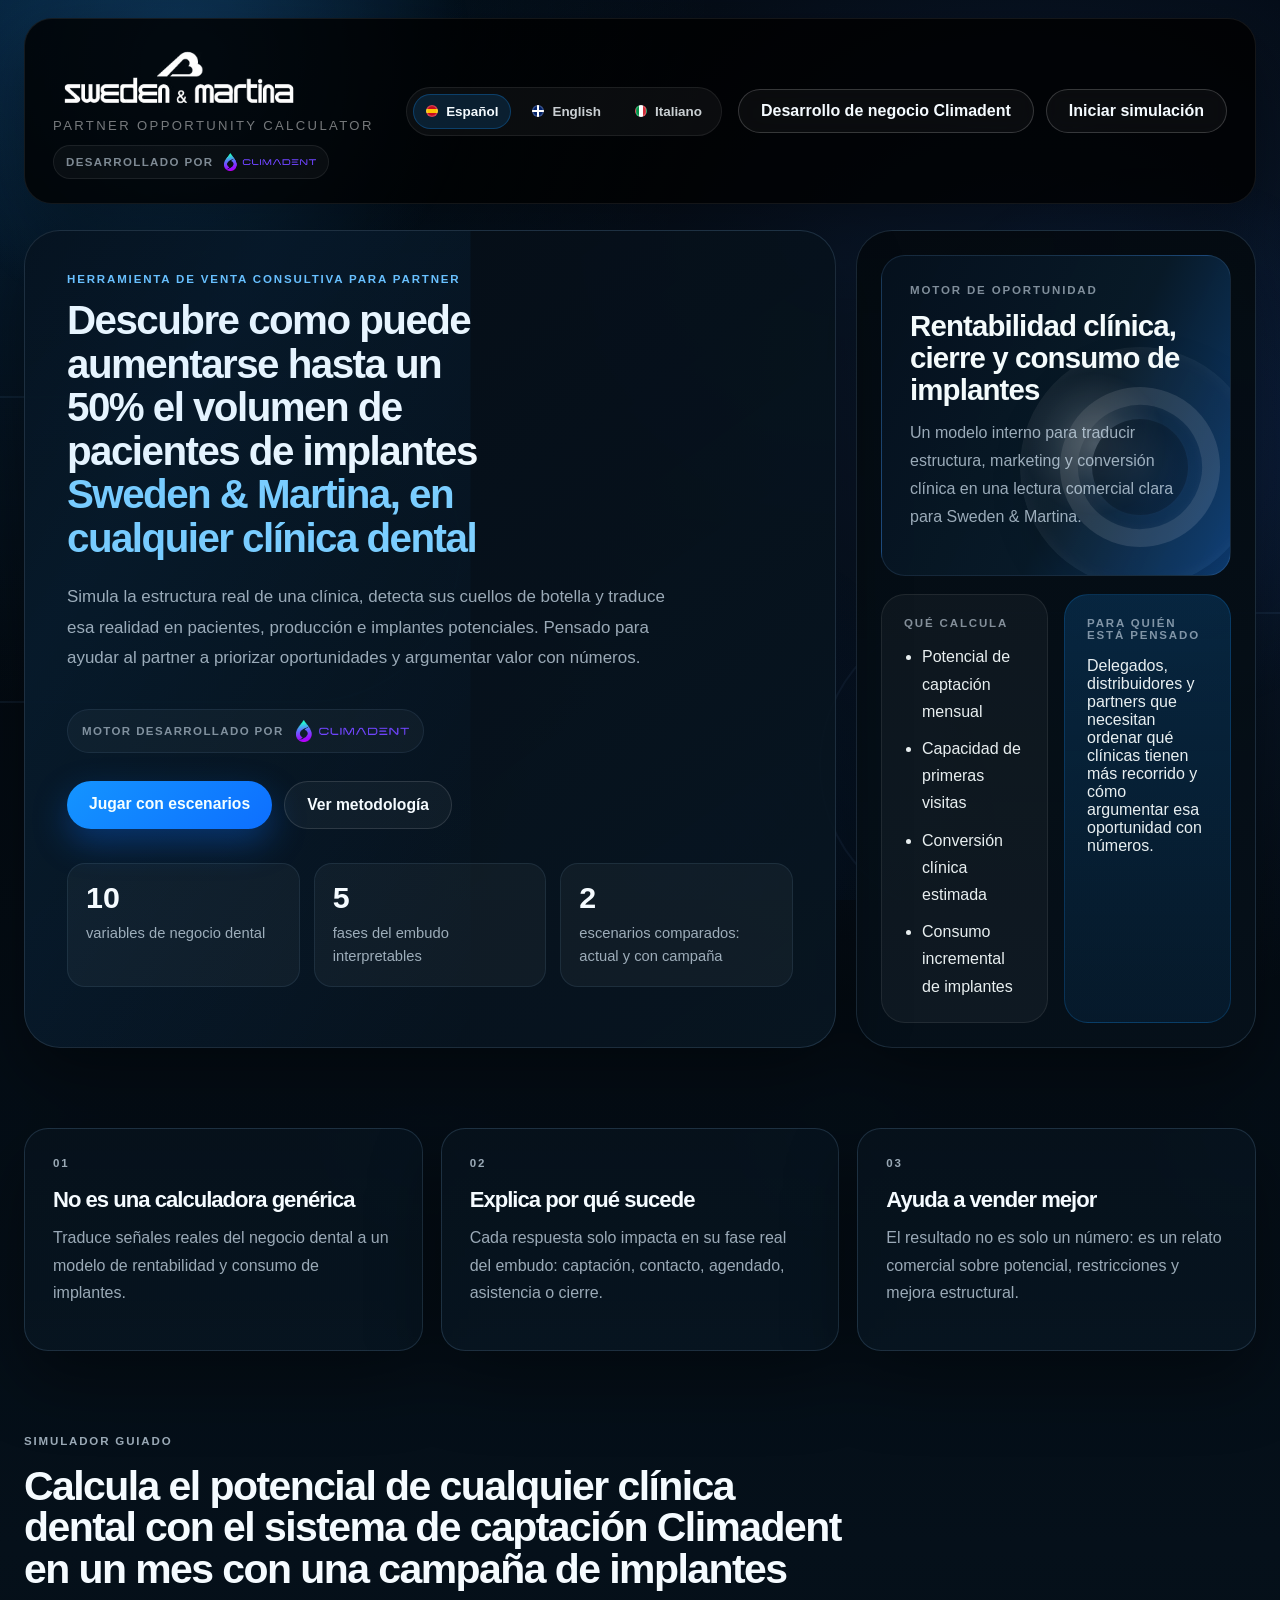
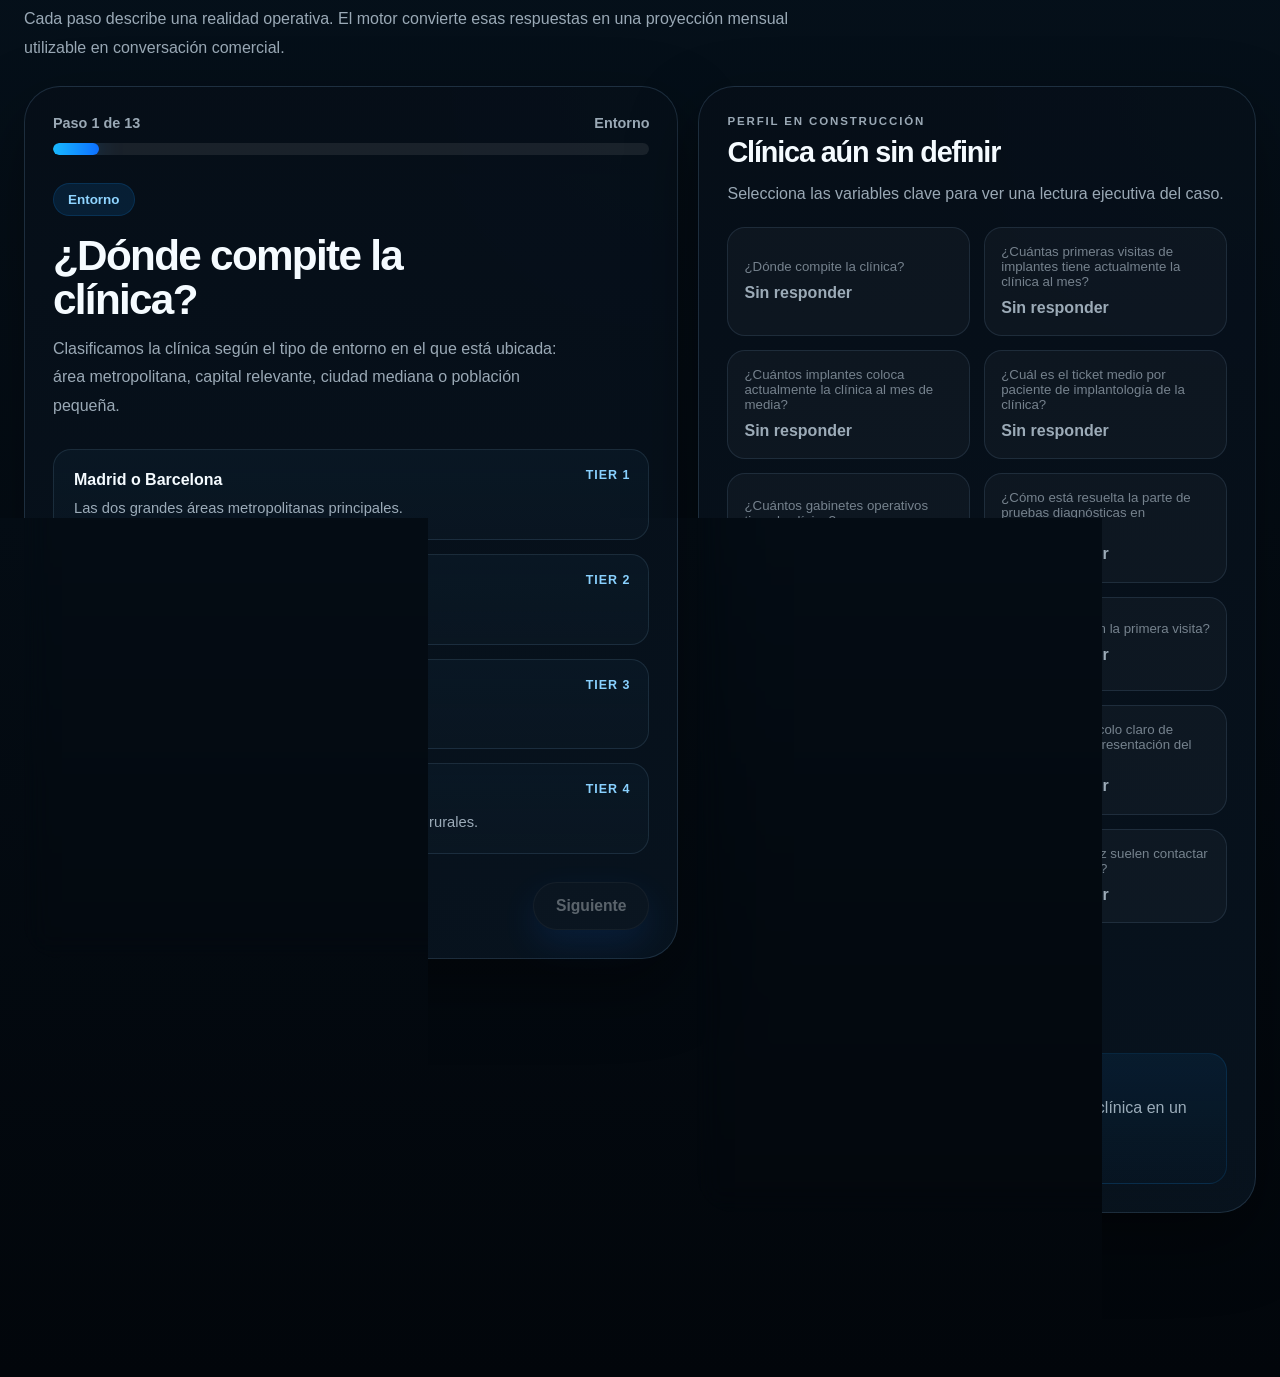
==== commit a067ed9c: "Polish calculator and Climadent copy" ====
--- a/index.html
+++ b/index.html
@@ -53,7 +53,7 @@
           </div>
 
           <nav class="top-nav" aria-label="Principal">
-            <a class="ghost-link" href="./climadent-2025.html">Desarrollo de negocio Climadent 2025</a>
+            <a class="ghost-link" href="./climadent-2025.html">Desarrollo de negocio Climadent</a>
             <a class="ghost-link" href="#simulador" id="navStartSimulation">Iniciar simulación</a>
           </nav>
         </div>
--- a/styles.css
+++ b/styles.css
@@ -1618,13 +1618,19 @@
   max-width: 760px;
 }
 
+.closing-copy .mini-label {
+  display: block;
+  margin-bottom: 14px;
+}
+
 .closing-copy h3 {
   font-size: 2rem;
   letter-spacing: -0.04em;
+  margin: 0;
 }
 
 .closing-copy p:last-child {
-  margin-top: 12px;
+  margin-top: 18px;
   line-height: 1.75;
 }
 
@@ -1702,7 +1708,7 @@
 }
 
 .business-copy h1 {
-  max-width: 13.5ch;
+  max-width: 17ch;
   background: linear-gradient(90deg, #c9f8ff 0%, #7fe0ff 28%, #89a4ff 58%, #d69cff 100%);
   -webkit-background-clip: text;
   background-clip: text;
@@ -2005,13 +2011,16 @@
     flex-direction: column;
     align-items: stretch;
     padding: 8px;
+    border-radius: 20px;
   }
 
   .language-button {
     width: 100%;
     padding-inline: 10px;
+    min-height: 46px;
     font-size: 0.8rem;
     justify-content: center;
+    border-radius: 14px;
   }
 
   .top-nav {
@@ -2027,6 +2036,7 @@
     align-items: center;
     justify-content: center;
     min-height: 48px;
+    border-radius: 18px;
   }
 
   .top-nav-link {
@@ -2317,6 +2327,23 @@
     border-radius: 22px;
   }
 
+  .language-switcher {
+    padding: 10px;
+    border-radius: 18px;
+  }
+
+  .language-button,
+  .ghost-link,
+  .nav-button,
+  .primary-button,
+  .secondary-button {
+    border-radius: 16px;
+  }
+
+  .language-button {
+    min-height: 44px;
+  }
+
   .eyebrow,
   .mini-label {
     letter-spacing: 0.14em;
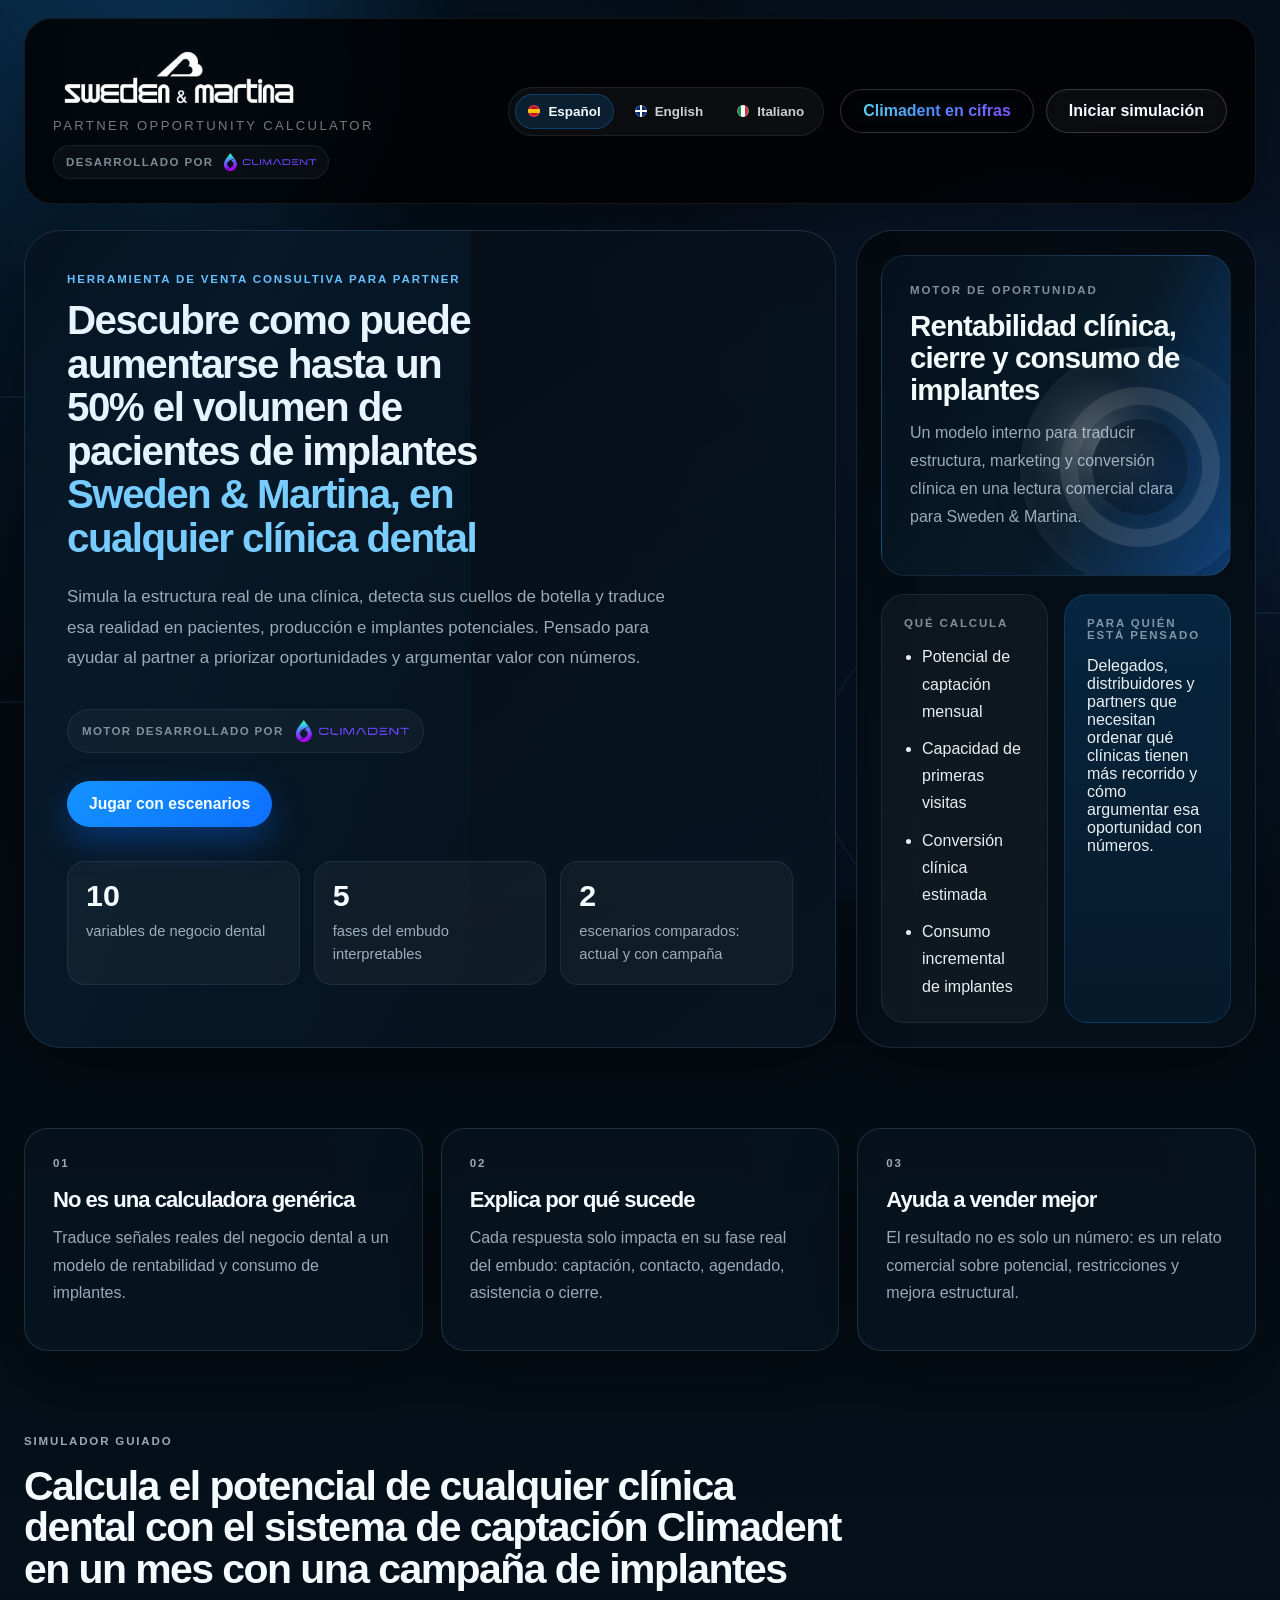
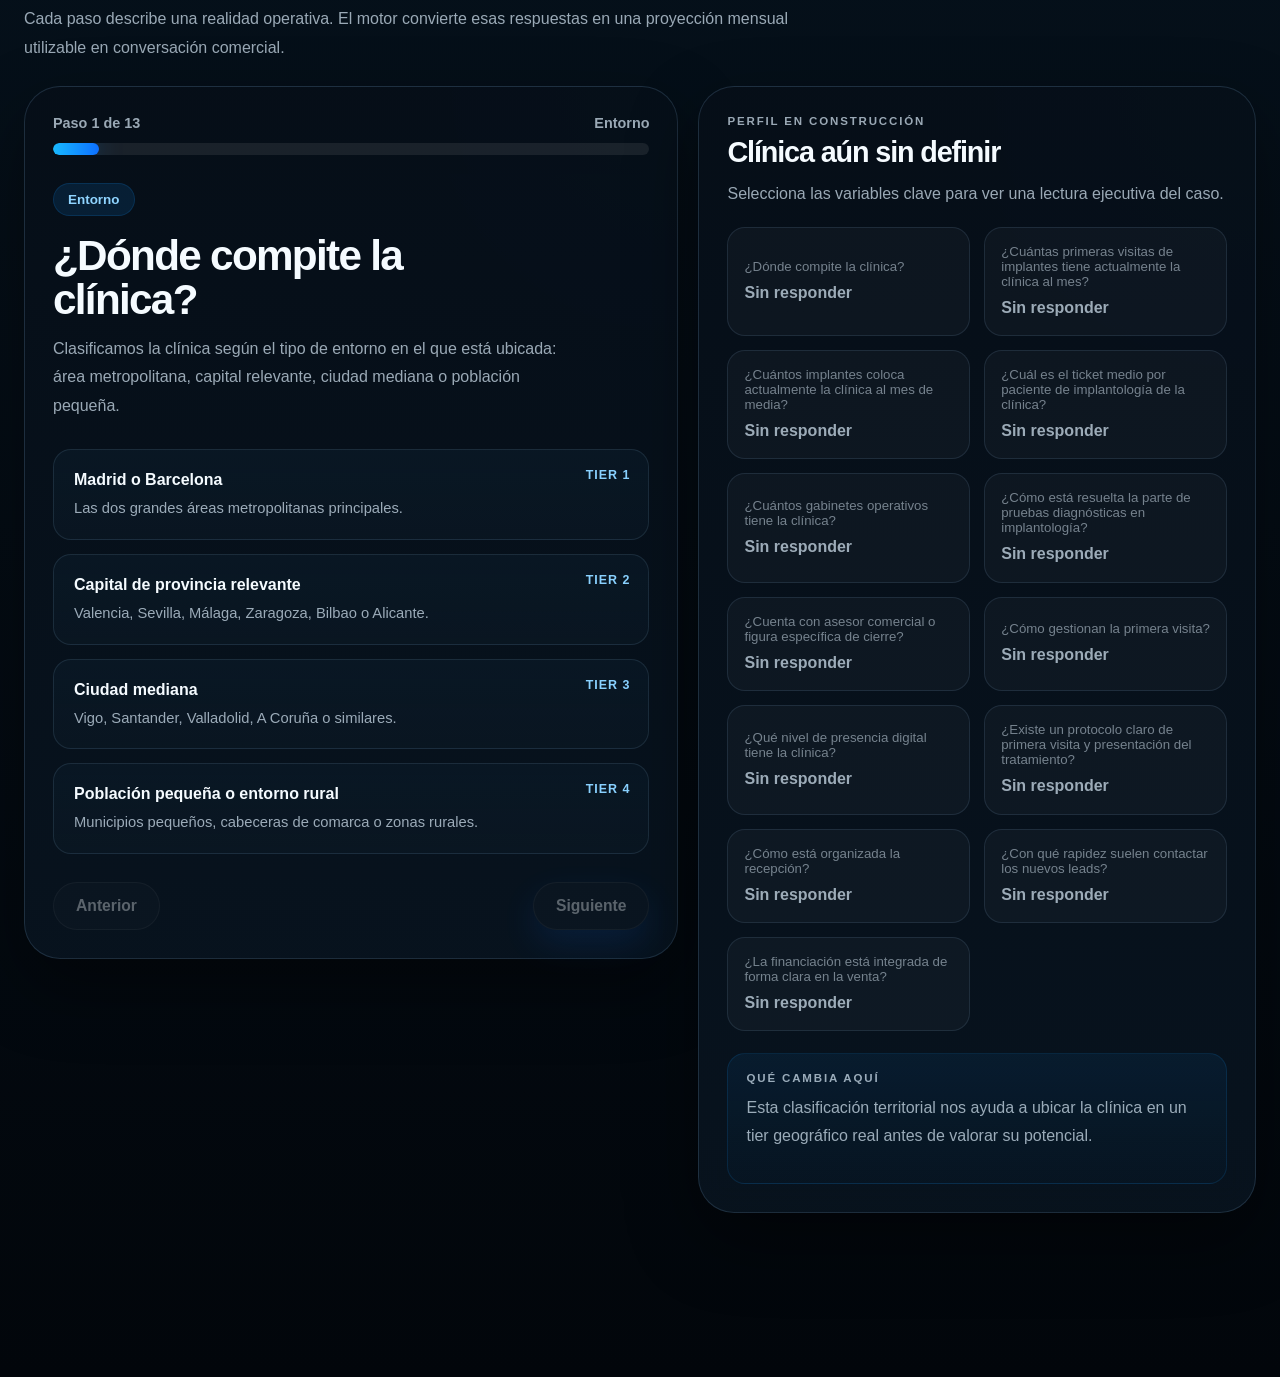
==== commit caf73388: "Refine header CTA styling" ====
--- a/index.html
+++ b/index.html
@@ -53,7 +53,7 @@
           </div>
 
           <nav class="top-nav" aria-label="Principal">
-            <a class="ghost-link" href="./climadent-2025.html">Desarrollo de negocio Climadent</a>
+            <a class="ghost-link ghost-link-climadent" href="./climadent-2025.html">Climadent en cifras</a>
             <a class="ghost-link" href="#simulador" id="navStartSimulation">Iniciar simulación</a>
           </nav>
         </div>
@@ -87,7 +87,6 @@
                   >Calcular potencial de cualquier clínica dental con Climadent</span
                 >
               </a>
-              <a class="secondary-button" href="#metodo" id="heroSecondaryCta">Ver metodología</a>
             </div>
             <div class="hero-metrics">
               <article>
@@ -336,9 +335,6 @@
               <a class="primary-button" id="restartScenarioLink" href="#simulador"
                 >Explorar otro escenario</a
               >
-              <a class="secondary-button" href="#metodo" id="reviewMethodologyLink"
-                >Revisar metodología</a
-              >
             </div>
           </article>
         </section>
--- a/styles.css
+++ b/styles.css
@@ -324,6 +324,27 @@
   border-color: rgba(255, 255, 255, 0.28);
 }
 
+.ghost-link-climadent {
+  color: #cfcfff;
+  background: rgba(255, 255, 255, 0.035);
+}
+
+.ghost-link-climadent::first-letter {
+  color: inherit;
+}
+
+.ghost-link-climadent {
+  background-image: linear-gradient(90deg, #5ce1e6 0%, #4e8cff 48%, #8b44ff 100%);
+  -webkit-background-clip: text;
+  background-clip: text;
+  color: transparent;
+}
+
+.ghost-link-climadent:hover {
+  border-color: rgba(132, 84, 255, 0.34);
+  box-shadow: 0 12px 30px rgba(96, 71, 255, 0.14);
+}
+
 .hero {
   display: grid;
   grid-template-columns: minmax(0, 1.34fr) minmax(280px, 0.66fr);
